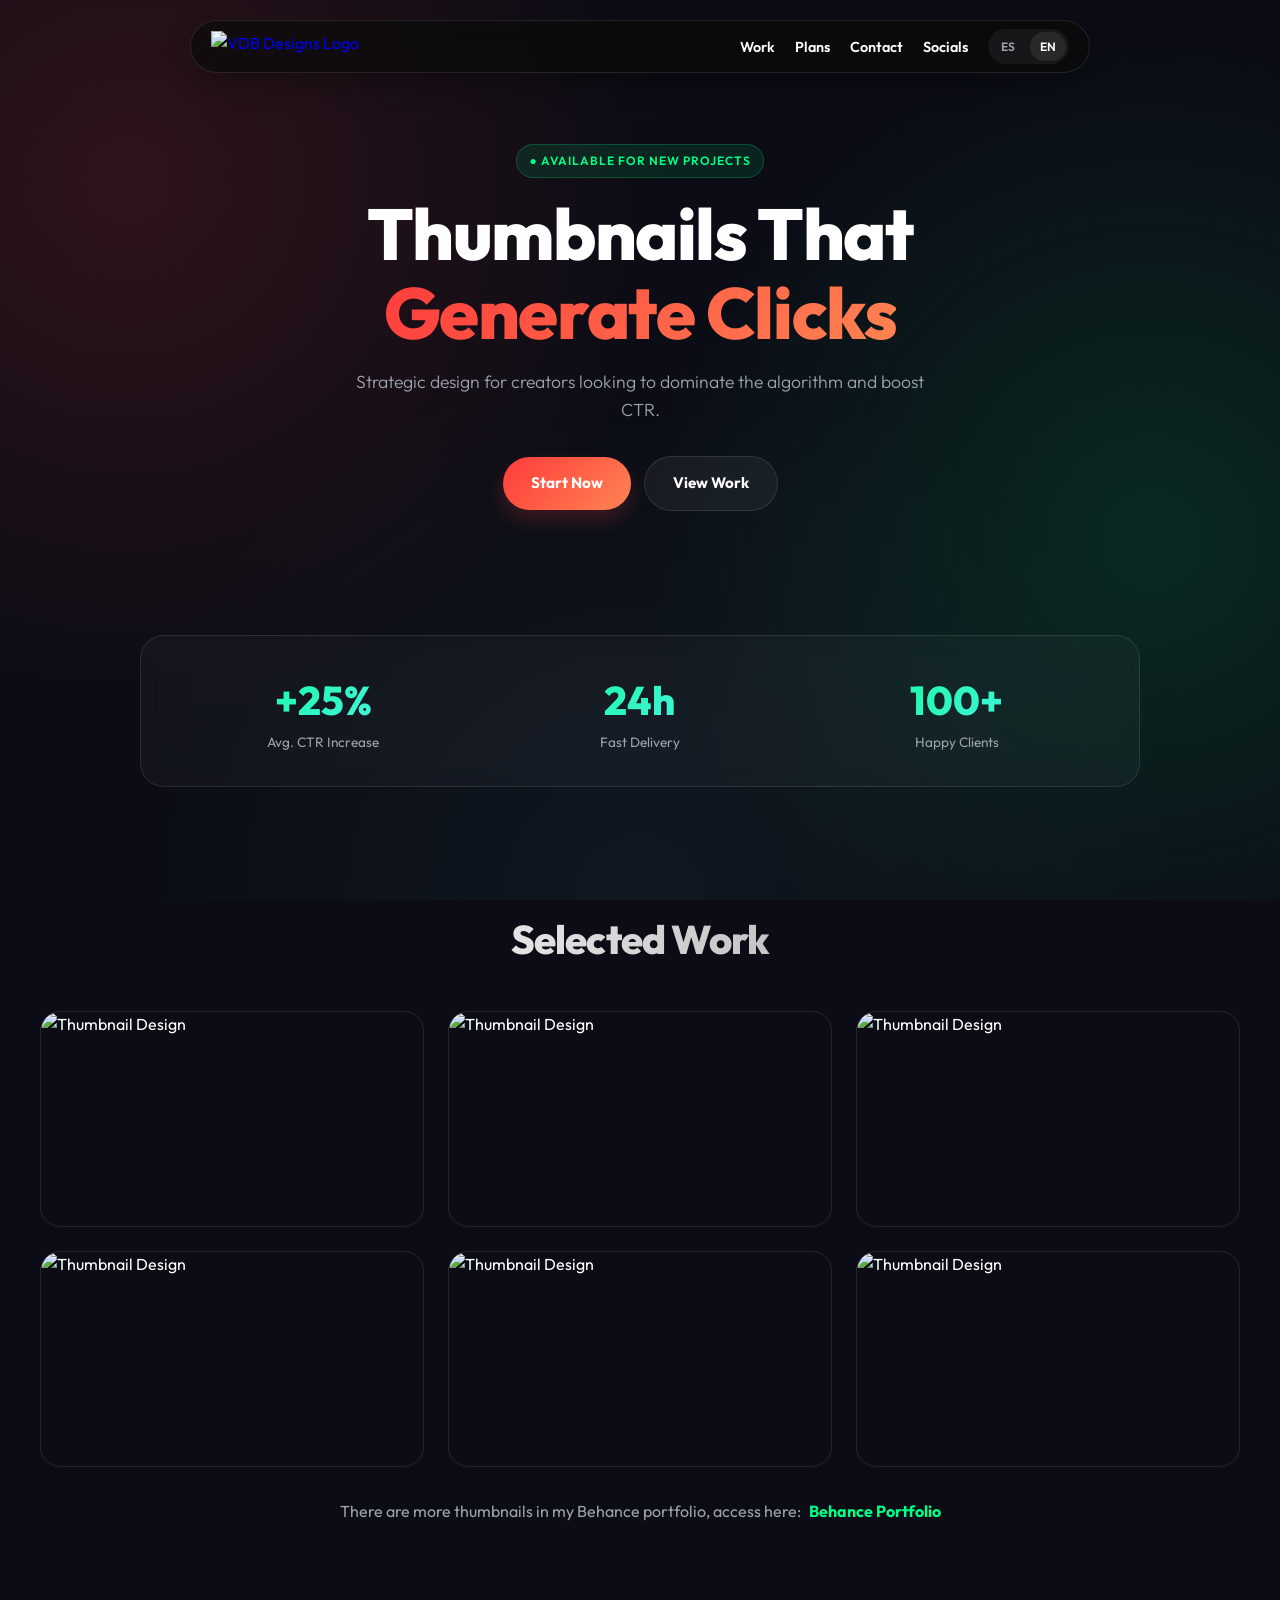
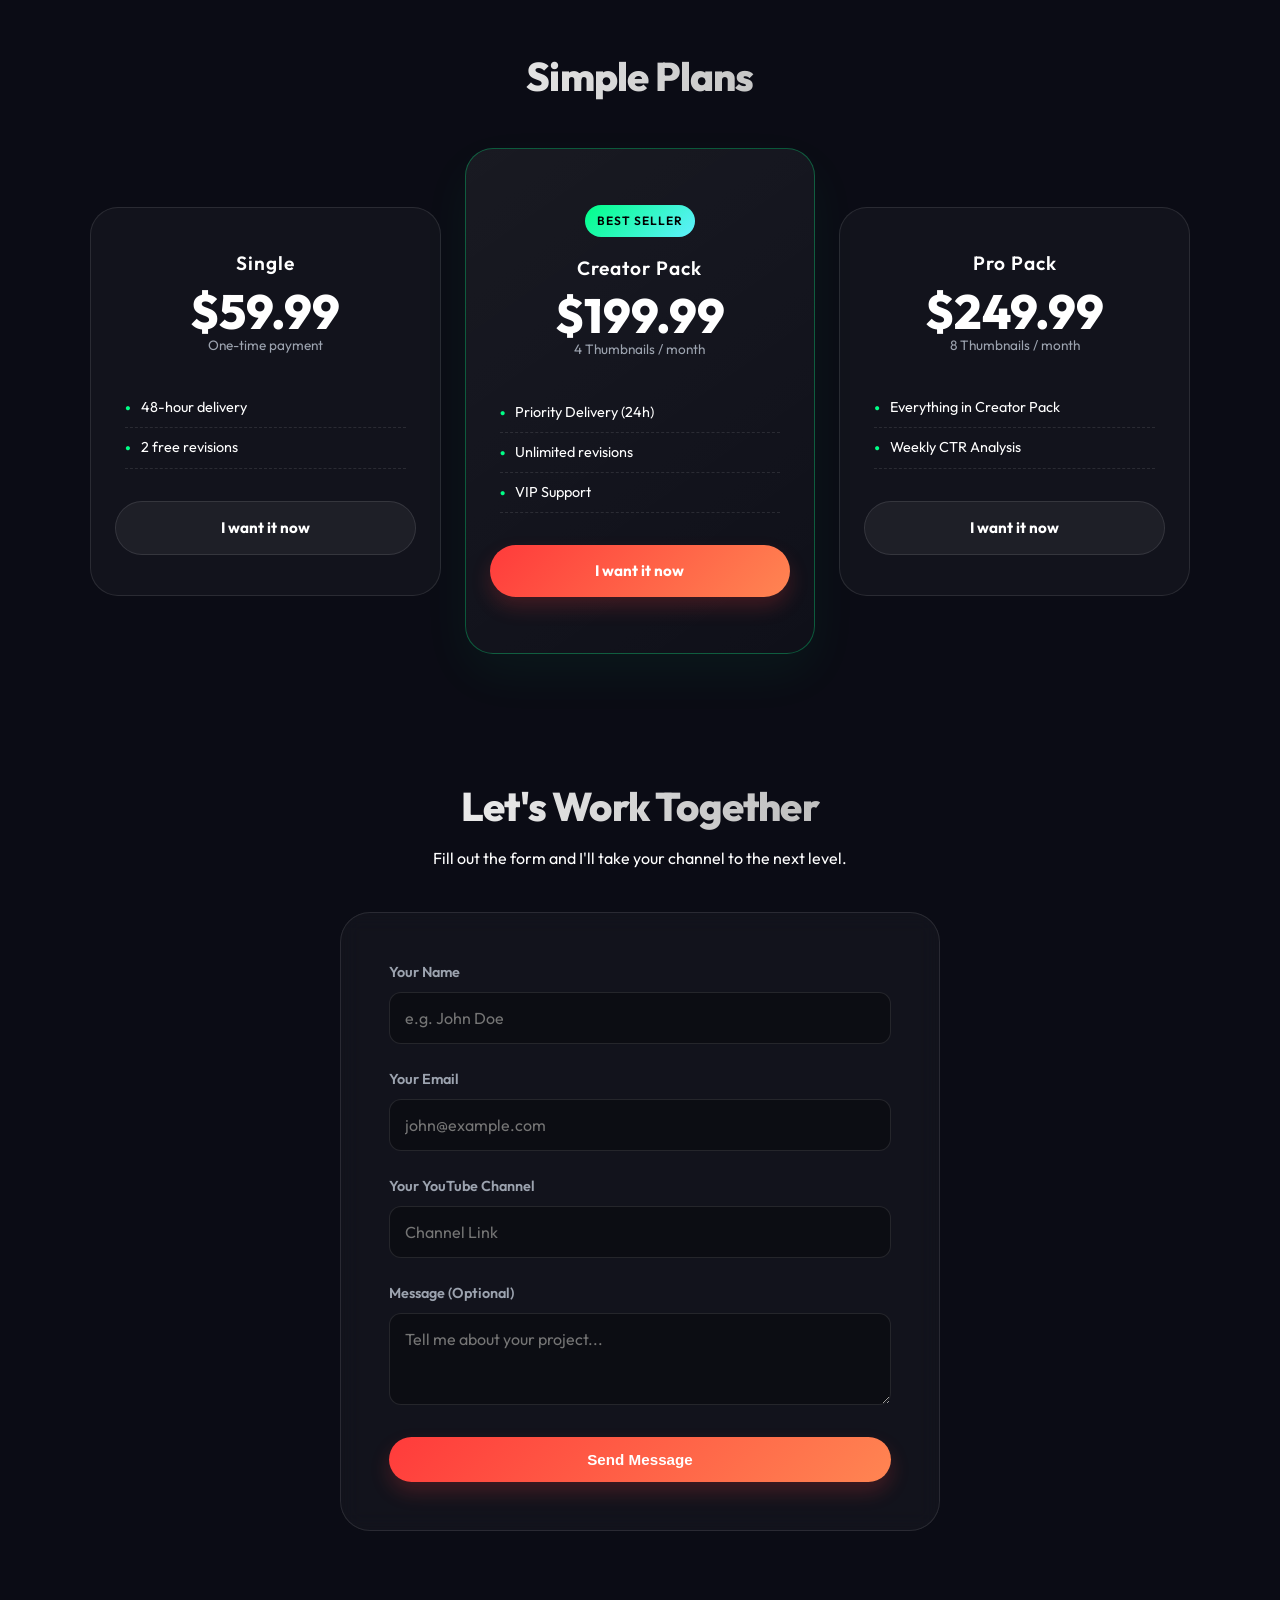
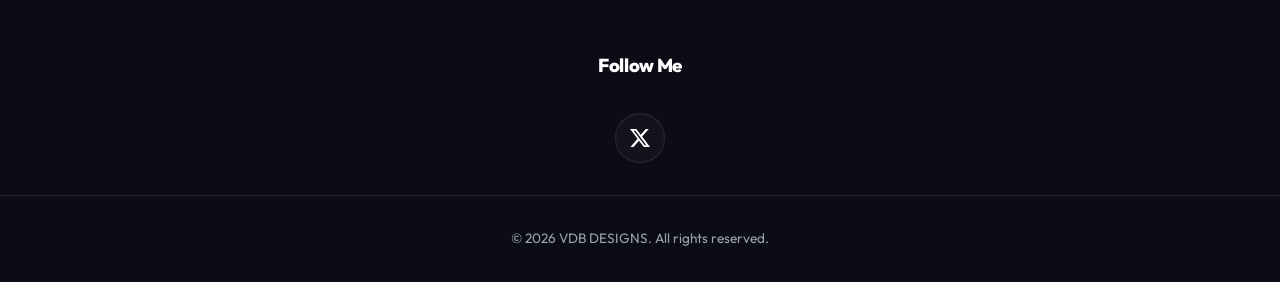
==== en.html @ 355f56ad "en.html" ====
<!DOCTYPE html>
<html lang="en">
<head>
    <meta charset="UTF-8">
    <meta name="viewport" content="width=device-width, initial-scale=1.0">
    <title>VDB DESIGNS | Thumbnail Maker</title>
    
    <link rel="icon" type="image/png" href="https://i.imgur.com/t2ltHW4.png">
    <link href="https://fonts.googleapis.com/css2?family=Outfit:wght@300;400;600;800&display=swap" rel="stylesheet">
    
    <style>
        /* CSS Identico al anterior */
        :root {
            --bg-color: #0b0c15; 
            --surface-color: rgba(255, 255, 255, 0.03);
            --surface-hover: rgba(255, 255, 255, 0.08);
            --primary-gradient: linear-gradient(135deg, #FF3B3B 0%, #FF8552 100%);
            --accent-gradient: linear-gradient(135deg, #00FF87 0%, #60EFFF 100%);
            --text-main: #ffffff;
            --text-muted: #9CA3AF;
            --border: rgba(255, 255, 255, 0.1);
            --input-bg: rgba(0, 0, 0, 0.3);
        }

        * { margin: 0; padding: 0; box-sizing: border-box; scroll-behavior: smooth; }

        body {
            font-family: 'Outfit', sans-serif;
            background-color: var(--bg-color);
            color: var(--text-main);
            line-height: 1.6;
            overflow-x: hidden;
            background-image: 
                radial-gradient(circle at 10% 20%, rgba(255, 59, 59, 0.15), transparent 40%),
                radial-gradient(circle at 90% 60%, rgba(0, 255, 135, 0.12), transparent 40%),
                radial-gradient(circle at 50% 100%, rgba(96, 239, 255, 0.05), transparent 50%);
            background-attachment: fixed;
            padding-top: 80px;
        }

        .navbar {
            position: fixed; top: 20px; left: 50%; transform: translateX(-50%);
            width: 95%; max-width: 900px; z-index: 1000;
            background: rgba(10, 10, 10, 0.7); backdrop-filter: blur(12px);
            padding: 8px 20px; border-radius: 50px;
            border: 1px solid var(--border);
            display: flex; justify-content: space-between; align-items: center;
            box-shadow: 0 10px 30px rgba(0,0,0,0.3);
        }

        .nav-logo { display: flex; align-items: center; text-decoration: none; margin-right: 20px; }
        .nav-logo img { height: 32px; width: auto; object-fit: contain; transition: transform 0.3s ease; }
        .nav-logo:hover img { transform: scale(1.05); }

        .nav-links { display: flex; gap: 20px; list-style: none; align-items: center; margin-left: auto; }
        .nav-link { text-decoration: none; color: var(--text-main); font-weight: 600; font-size: 0.9rem; transition: color 0.3s; white-space: nowrap; }
        .nav-link:hover { color: #00FF87; }

        .lang-control { display: flex; gap: 5px; background: rgba(255,255,255,0.05); padding: 3px; border-radius: 20px; margin-left: 20px; }
        
        .lang-btn {
            background: transparent; border: none; color: var(--text-muted);
            text-decoration: none; font-weight: 600; font-size: 0.75rem;
            padding: 5px 10px; border-radius: 15px; transition: all 0.3s ease;
            cursor: pointer; display: inline-block;
        }
        .lang-btn:hover { color: #fff; }
        .lang-btn.active { background: var(--surface-hover); color: #fff; cursor: default; }

        section { padding: 60px 20px; position: relative; }
        .section-header { text-align: center; max-width: 700px; margin: 0 auto 40px; }
        h1, h2, h3 { font-weight: 800; letter-spacing: -0.02em; }
        h2 { font-size: 2.5rem; margin-bottom: 0.5rem; background: linear-gradient(to right, #fff, #aaa); -webkit-background-clip: text; -webkit-text-fill-color: transparent; }

        .hero { min-height: 55vh; display: flex; align-items: center; justify-content: center; text-align: center; }
        .hero-content { max-width: 900px; z-index: 2; }
        .hero-logo { display: none; }
        .badge { display: inline-block; padding: 6px 12px; background: rgba(0, 255, 135, 0.1); color: #00FF87; border-radius: 50px; font-size: 0.75rem; font-weight: 600; margin-bottom: 1rem; border: 1px solid rgba(0, 255, 135, 0.2); text-transform: uppercase; letter-spacing: 1px; }
        h1 { font-size: clamp(2.5rem, 6vw, 4.5rem); line-height: 1.1; margin-bottom: 1rem; }
        .gradient-text { background: var(--primary-gradient); -webkit-background-clip: text; -webkit-text-fill-color: transparent; }
        .subtitle { font-size: 1.1rem; color: var(--text-muted); max-width: 600px; margin: 0 auto 2rem; font-weight: 300; }
        
        .btn { padding: 14px 28px; font-size: 0.95rem; font-weight: 700; text-decoration: none; border-radius: 50px; transition: transform 0.3s ease, box-shadow 0.3s ease; display: inline-block; cursor: pointer; border: none; }
        .btn-primary { background: var(--primary-gradient); color: white; box-shadow: 0 10px 20px rgba(255, 59, 59, 0.2); }
        .btn-primary:hover { transform: translateY(-3px); box-shadow: 0 15px 30px rgba(255, 59, 59, 0.35); }
        .btn-secondary { background: rgba(255,255,255,0.05); color: white; border: 1px solid rgba(255,255,255,0.1); margin-left: 10px; }
        .btn-secondary:hover { background: rgba(255,255,255,0.1); transform: translateY(-3px); }

        .stats-container { max-width: 1000px; margin: 0 auto; display: grid; grid-template-columns: repeat(auto-fit, minmax(180px, 1fr)); gap: 1rem; background: var(--surface-color); padding: 2rem; border-radius: 24px; border: 1px solid var(--border); backdrop-filter: blur(10px); }
        .stat-item { text-align: center; }
        .stat-number { font-size: 2.5rem; font-weight: 800; background: var(--accent-gradient); -webkit-background-clip: text; -webkit-text-fill-color: transparent; }
        .stat-label { color: var(--text-muted); font-size: 0.85rem; }

        .portfolio-grid { max-width: 1200px; margin: 0 auto; display: grid; grid-template-columns: repeat(auto-fill, minmax(320px, 1fr)); gap: 1.5rem; margin-bottom: 2rem; }
        .portfolio-item { border-radius: 20px; overflow: hidden; border: 1px solid var(--border); aspect-ratio: 16/9; transition: all 0.4s ease; }
        .portfolio-item img { width: 100%; height: 100%; object-fit: cover; transition: transform 0.6s ease; }
        .portfolio-item:hover { transform: translateY(-5px); }
        .portfolio-item:hover img { transform: scale(1.05); }
        .behance-link { text-align: center; color: var(--text-muted); margin-top: 2rem; }
        .behance-link a { color: #00FF87; text-decoration: none; font-weight: 700; margin-left: 5px; border-bottom: 1px solid transparent; transition: 0.3s; }
        .behance-link a:hover { border-bottom-color: #00FF87; }

        .pricing-grid { max-width: 1100px; margin: 0 auto; display: grid; grid-template-columns: repeat(auto-fit, minmax(280px, 1fr)); gap: 1.5rem; align-items: center; }
        .pricing-card { background: var(--surface-color); border: 1px solid var(--border); border-radius: 28px; padding: 2.5rem 1.5rem; text-align: center; transition: all 0.4s ease; position: relative; }
        .pricing-card:hover { transform: translateY(-5px); background: var(--surface-hover); }
        .pricing-card.featured { background: linear-gradient(145deg, rgba(255,255,255,0.06), rgba(255,255,255,0.02)); border: 1px solid rgba(0, 255, 135, 0.3); padding: 3.5rem 1.5rem; box-shadow: 0 20px 50px rgba(0, 255, 135, 0.05); z-index: 2; }
        .plan-name { font-size: 1.2rem; font-weight: 600; margin-bottom: 0.5rem; letter-spacing: 1px;}
        .plan-price { font-size: 3rem; font-weight: 800; line-height: 1; }
        .plan-period { color: var(--text-muted); font-size: 0.85rem; margin-bottom: 2rem; }
        .plan-features { list-style: none; margin-bottom: 2rem; text-align: left; padding: 0 10px; }
        .plan-features li { padding: 8px 0; border-bottom: 1px dashed rgba(255,255,255,0.1); font-size: 0.9rem; display: flex; align-items: center; }
        .plan-features li::before { content: '●'; color: #00FF87; font-size: 0.6rem; margin-right: 10px; }

        .contact-container { max-width: 600px; margin: 0 auto; background: var(--surface-color); padding: 3rem; border-radius: 30px; border: 1px solid var(--border); backdrop-filter: blur(10px); }
        .form-group { margin-bottom: 1.5rem; text-align: left; }
        .form-label { display: block; margin-bottom: 0.5rem; font-size: 0.9rem; font-weight: 600; color: var(--text-muted); }
        .form-input { width: 100%; padding: 15px; border-radius: 12px; background: var(--input-bg); border: 1px solid var(--border); color: #fff; font-family: 'Outfit', sans-serif; font-size: 1rem; transition: 0.3s; }
        .form-input:focus { outline: none; border-color: #00FF87; background: rgba(0,0,0,0.5); }

        .socials { text-align: center; padding-bottom: 2rem; }
        .social-link { display: inline-flex; align-items: center; justify-content: center; width: 50px; height: 50px; background: var(--surface-color); border-radius: 50%; border: 1px solid var(--border); color: #fff; text-decoration: none; font-size: 1.2rem; transition: all 0.3s ease; margin: 0 10px; }
        .social-link:hover { background: #fff; color: #000; transform: translateY(-5px); }
        footer { border-top: 1px solid var(--border); padding: 2rem; text-align: center; color: var(--text-muted); font-size: 0.85rem; }

        @media (max-width: 768px) {
            .navbar { width: 92%; padding: 10px 15px; bottom: 20px; top: auto; justify-content: center; overflow-x: auto; white-space: nowrap; -ms-overflow-style: none; scrollbar-width: none; }
            .navbar::-webkit-scrollbar { display: none; }
            .nav-logo { display: none; }
            .nav-links { gap: 15px; margin: 0; justify-content: center; }
            .nav-link { font-size: 0.85rem; }
            .hero { padding: 40px 20px; }
            .hero-logo { display: block; width: 140px; margin: 0 auto 1.5rem auto; height: auto; filter: drop-shadow(0 0 15px rgba(255, 255, 255, 0.1)); }
            h1 { font-size: 3rem; }
            .pricing-card.featured { transform: none; }
            .lang-control { margin-left: 10px; flex-shrink: 0; }
            .lang-btn { padding: 4px 8px; }
        }
    </style>
</head>
<body>

    <nav class="navbar">
        <a href="#" class="nav-logo">
            <img src="https://i.imgur.com/O0lkkHJ.png" alt="VDB Designs Logo">
        </a>

        <ul class="nav-links">
            <li><a href="#portfolio" class="nav-link">Work</a></li>
            <li><a href="#pricing" class="nav-link">Plans</a></li>
            <li><a href="#contact" class="nav-link">Contact</a></li>
            <li><a href="#socials" class="nav-link">Socials</a></li>
        </ul>
        <div class="lang-control">
            <a href="index.html" class="lang-btn">ES</a>
            <span class="lang-btn active">EN</span>
        </div>
    </nav>

    <section class="hero">
        <div class="hero-content">
            <img src="https://i.imgur.com/O0lkkHJ.png" alt="VDB Designs Logo" class="hero-logo">

            <div class="badge">● Available for new projects</div>
            <h1>Thumbnails That <br><span class="gradient-text">Generate Clicks</span></h1>
            <p class="subtitle">Strategic design for creators looking to dominate the algorithm and boost CTR.</p>
            <div class="cta-group">
                <a href="#contact" class="btn btn-primary">Start Now</a>
                <a href="#portfolio" class="btn btn-secondary">View Work</a>
            </div>
        </div>
    </section>

    <section class="stats">
        <div class="stats-container">
            <div class="stat-item"><div class="stat-number">+25%</div><div class="stat-label">Avg. CTR Increase</div></div>
            <div class="stat-item"><div class="stat-number">24h</div><div class="stat-label">Fast Delivery</div></div>
            <div class="stat-item"><div class="stat-number">100+</div><div class="stat-label">Happy Clients</div></div>
        </div>
    </section>

    <section id="portfolio" class="portfolio">
        <div class="section-header">
            <h2>Selected Work</h2>
        </div>
        <div class="portfolio-grid">
            <div class="portfolio-item"><img src="https://i.imgur.com/8eARKjY.png" alt="Thumbnail Design"></div>
            <div class="portfolio-item"><img src="https://i.imgur.com/Wsdh6q8.png" alt="Thumbnail Design"></div>
            <div class="portfolio-item"><img src="https://i.imgur.com/T4RkPsj.png" alt="Thumbnail Design"></div>
            <div class="portfolio-item"><img src="https://i.imgur.com/0LDEYzN.png" alt="Thumbnail Design"></div>
            <div class="portfolio-item"><img src="https://i.imgur.com/qbl0TJN.png" alt="Thumbnail Design"></div>
            <div class="portfolio-item"><img src="https://i.imgur.com/YSOLvGe.png" alt="Thumbnail Design"></div>
        </div>
        
        <div class="behance-link">
            <span>There are more thumbnails in my Behance portfolio, access here:</span>
            <a href="https://www.behance.net/gallery/216112723/youtube-thumbnails-2425" target="_blank">Behance Portfolio</a>
        </div>
    </section>

    <section id="pricing" class="pricing">
        <div class="section-header">
            <h2>Simple Plans</h2>
        </div>
        <div class="pricing-grid">
            <div class="pricing-card">
                <div class="plan-name">Single</div>
                <div class="plan-price">$59.99</div>
                <div class="plan-period">One-time payment</div>
                <ul class="plan-features">
                    <li>48-hour delivery</li>
                    <li>2 free revisions</li>
                </ul>
                <a href="#contact" class="btn btn-secondary" style="width:100%; margin:0;">I want it now</a>
            </div>

            <div class="pricing-card featured">
                <div class="badge" style="margin-bottom: 1rem; background: var(--accent-gradient); color: #000; border: none;">BEST SELLER</div>
                <div class="plan-name">Creator Pack</div>
                <div class="plan-price">$199.99</div>
                <div class="plan-period">4 Thumbnails / month</div>
                <ul class="plan-features">
                    <li>Priority Delivery (24h)</li>
                    <li>Unlimited revisions</li>
                    <li>VIP Support</li>
                </ul>
                <a href="#contact" class="btn btn-primary" style="width:100%; margin:0;">I want it now</a>
            </div>

            <div class="pricing-card">
                <div class="plan-name">Pro Pack</div>
                <div class="plan-price">$249.99</div>
                <div class="plan-period">8 Thumbnails / month</div>
                <ul class="plan-features">
                    <li>Everything in Creator Pack</li>
                    <li>Weekly CTR Analysis</li>
                </ul>
                <a href="#contact" class="btn btn-secondary" style="width:100%; margin:0;">I want it now</a>
            </div>
        </div>
    </section>

    <section id="contact" class="contact">
        <div class="section-header">
            <h2>Let's Work Together</h2>
            <p>Fill out the form and I'll take your channel to the next level.</p>
        </div>
        
        <div class="contact-container">
            <form action="https://formspree.io/f/mgolekrj" method="POST">
                <div class="form-group">
                    <label class="form-label">Your Name</label>
                    <input type="text" name="nombre" class="form-input" placeholder="e.g. John Doe" required>
                </div>
                
                <div class="form-group">
                    <label class="form-label">Your Email</label>
                    <input type="email" name="email" class="form-input" placeholder="john@example.com" required>
                </div>

                <div class="form-group">
                    <label class="form-label">Your YouTube Channel</label>
                    <input type="text" name="canal" class="form-input" placeholder="Channel Link" required>
                </div>

                <div class="form-group">
                    <label class="form-label">Message (Optional)</label>
                    <textarea class="form-input" name="mensaje" rows="3" placeholder="Tell me about your project..."></textarea>
                </div>

                <button type="submit" class="btn btn-primary" style="width: 100%; border:none;">Send Message</button>
            </form>
        </div>
    </section>

    <section id="socials" class="socials">
        <h3 style="margin-bottom: 2rem;">Follow Me</h3>
        <a href="https://x.com/designs_vdb" target="_blank" class="social-link" title="X (Twitter)">
            <svg xmlns="http://www.w3.org/2000/svg" width="20" height="20" fill="currentColor" viewBox="0 0 16 16">
                <path d="M12.6.75h2.454l-5.36 6.142L16 15.25h-4.937l-3.867-5.07-4.425 5.07H.316l5.733-6.57L0 .75h5.063l3.495 4.633L12.601.75Zm-.86 13.028h1.36L4.323 2.145H2.865l8.875 11.633Z"/>
            </svg>
        </a>
    </section>

    <footer>
        <p>&copy; 2026 VDB DESIGNS. All rights reserved.</p>
    </footer>

</body>
</html>
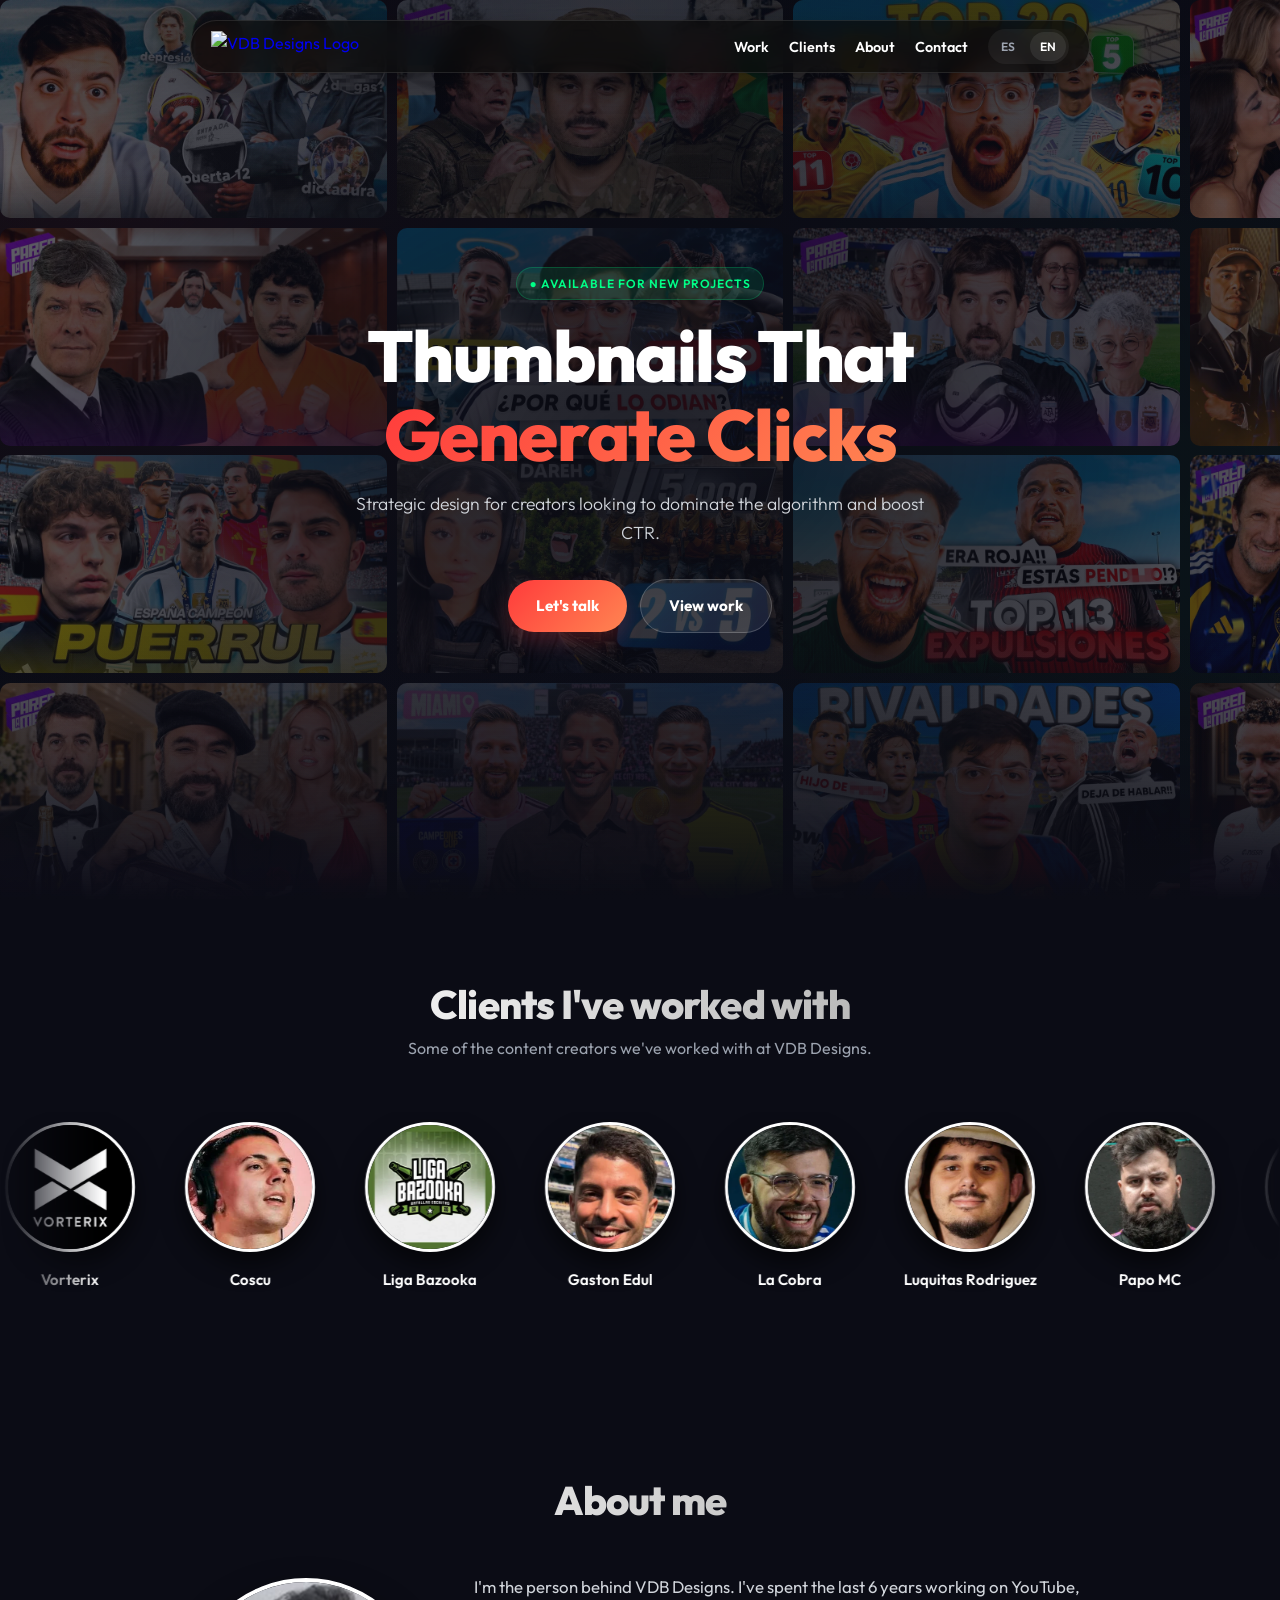
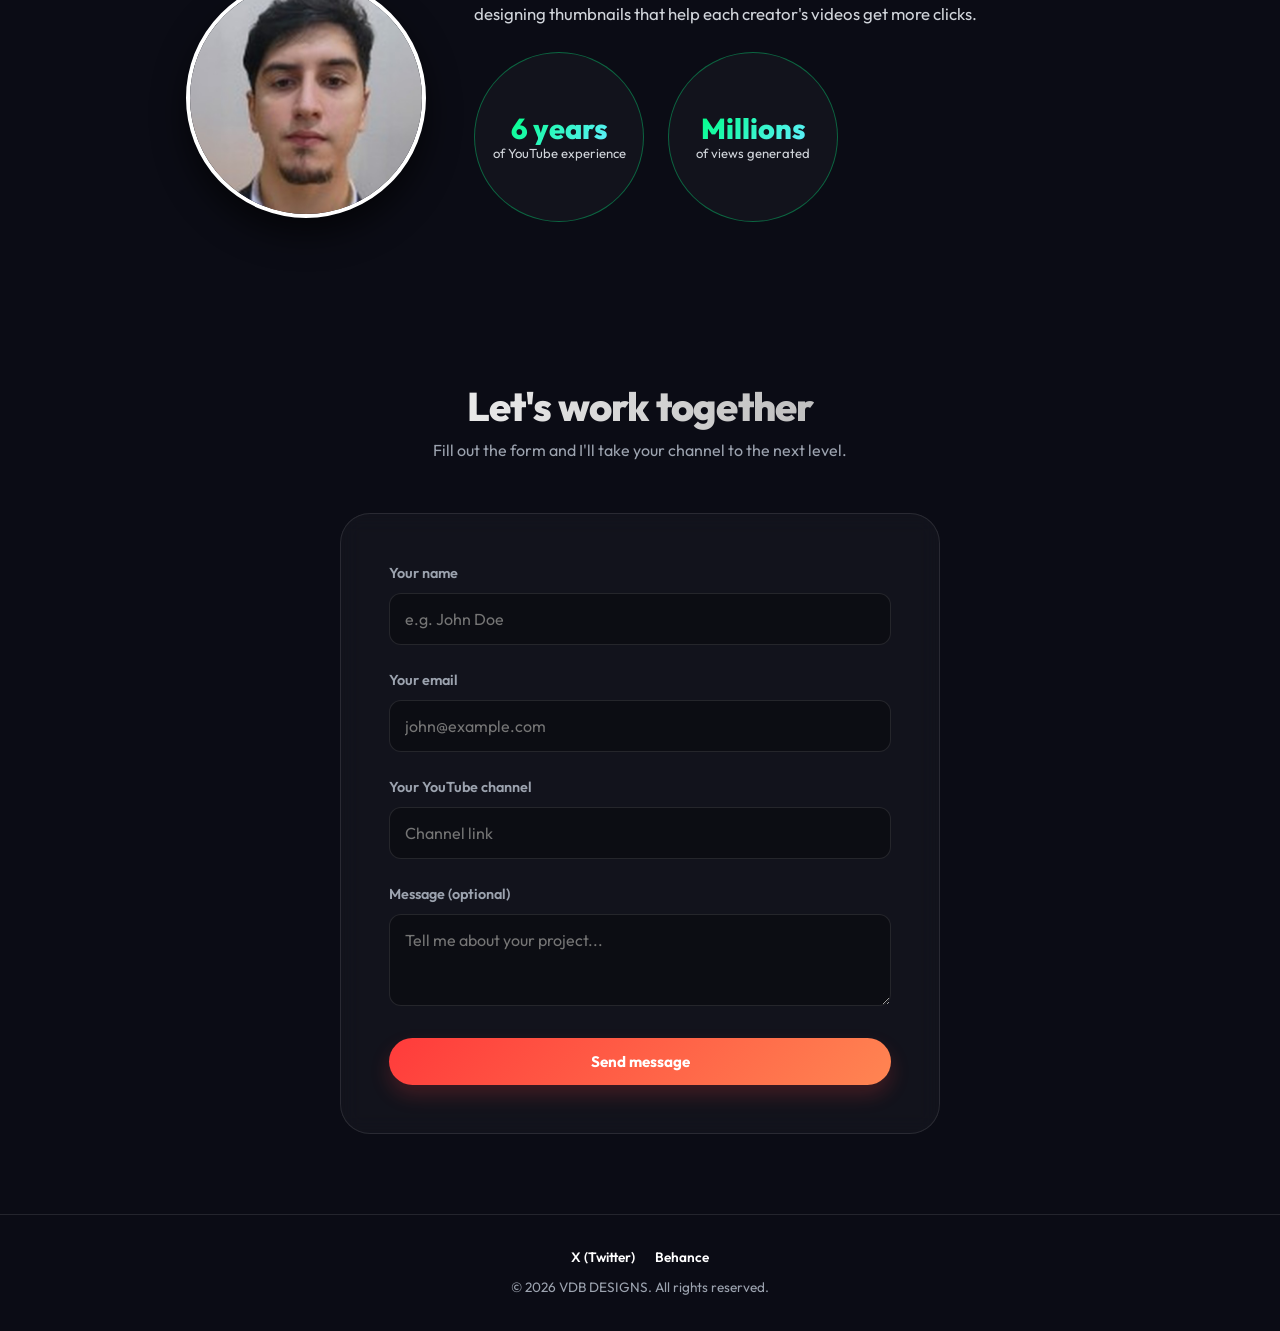
==== commit 5204a35e: "Add files via upload nueva landing" ====
--- a/en.html
+++ b/en.html
@@ -4,151 +4,23 @@
     <meta charset="UTF-8">
     <meta name="viewport" content="width=device-width, initial-scale=1.0">
     <title>VDB DESIGNS | Thumbnail Maker</title>
-    
+
     <link rel="icon" type="image/png" href="https://i.imgur.com/t2ltHW4.png">
     <link href="https://fonts.googleapis.com/css2?family=Outfit:wght@300;400;600;800&display=swap" rel="stylesheet">
-    
-    <style>
-        /* CSS Identico al anterior */
-        :root {
-            --bg-color: #0b0c15; 
-            --surface-color: rgba(255, 255, 255, 0.03);
-            --surface-hover: rgba(255, 255, 255, 0.08);
-            --primary-gradient: linear-gradient(135deg, #FF3B3B 0%, #FF8552 100%);
-            --accent-gradient: linear-gradient(135deg, #00FF87 0%, #60EFFF 100%);
-            --text-main: #ffffff;
-            --text-muted: #9CA3AF;
-            --border: rgba(255, 255, 255, 0.1);
-            --input-bg: rgba(0, 0, 0, 0.3);
-        }
-
-        * { margin: 0; padding: 0; box-sizing: border-box; scroll-behavior: smooth; }
-
-        body {
-            font-family: 'Outfit', sans-serif;
-            background-color: var(--bg-color);
-            color: var(--text-main);
-            line-height: 1.6;
-            overflow-x: hidden;
-            background-image: 
-                radial-gradient(circle at 10% 20%, rgba(255, 59, 59, 0.15), transparent 40%),
-                radial-gradient(circle at 90% 60%, rgba(0, 255, 135, 0.12), transparent 40%),
-                radial-gradient(circle at 50% 100%, rgba(96, 239, 255, 0.05), transparent 50%);
-            background-attachment: fixed;
-            padding-top: 80px;
-        }
-
-        .navbar {
-            position: fixed; top: 20px; left: 50%; transform: translateX(-50%);
-            width: 95%; max-width: 900px; z-index: 1000;
-            background: rgba(10, 10, 10, 0.7); backdrop-filter: blur(12px);
-            padding: 8px 20px; border-radius: 50px;
-            border: 1px solid var(--border);
-            display: flex; justify-content: space-between; align-items: center;
-            box-shadow: 0 10px 30px rgba(0,0,0,0.3);
-        }
-
-        .nav-logo { display: flex; align-items: center; text-decoration: none; margin-right: 20px; }
-        .nav-logo img { height: 32px; width: auto; object-fit: contain; transition: transform 0.3s ease; }
-        .nav-logo:hover img { transform: scale(1.05); }
-
-        .nav-links { display: flex; gap: 20px; list-style: none; align-items: center; margin-left: auto; }
-        .nav-link { text-decoration: none; color: var(--text-main); font-weight: 600; font-size: 0.9rem; transition: color 0.3s; white-space: nowrap; }
-        .nav-link:hover { color: #00FF87; }
-
-        .lang-control { display: flex; gap: 5px; background: rgba(255,255,255,0.05); padding: 3px; border-radius: 20px; margin-left: 20px; }
-        
-        .lang-btn {
-            background: transparent; border: none; color: var(--text-muted);
-            text-decoration: none; font-weight: 600; font-size: 0.75rem;
-            padding: 5px 10px; border-radius: 15px; transition: all 0.3s ease;
-            cursor: pointer; display: inline-block;
-        }
-        .lang-btn:hover { color: #fff; }
-        .lang-btn.active { background: var(--surface-hover); color: #fff; cursor: default; }
-
-        section { padding: 60px 20px; position: relative; }
-        .section-header { text-align: center; max-width: 700px; margin: 0 auto 40px; }
-        h1, h2, h3 { font-weight: 800; letter-spacing: -0.02em; }
-        h2 { font-size: 2.5rem; margin-bottom: 0.5rem; background: linear-gradient(to right, #fff, #aaa); -webkit-background-clip: text; -webkit-text-fill-color: transparent; }
-
-        .hero { min-height: 55vh; display: flex; align-items: center; justify-content: center; text-align: center; }
-        .hero-content { max-width: 900px; z-index: 2; }
-        .hero-logo { display: none; }
-        .badge { display: inline-block; padding: 6px 12px; background: rgba(0, 255, 135, 0.1); color: #00FF87; border-radius: 50px; font-size: 0.75rem; font-weight: 600; margin-bottom: 1rem; border: 1px solid rgba(0, 255, 135, 0.2); text-transform: uppercase; letter-spacing: 1px; }
-        h1 { font-size: clamp(2.5rem, 6vw, 4.5rem); line-height: 1.1; margin-bottom: 1rem; }
-        .gradient-text { background: var(--primary-gradient); -webkit-background-clip: text; -webkit-text-fill-color: transparent; }
-        .subtitle { font-size: 1.1rem; color: var(--text-muted); max-width: 600px; margin: 0 auto 2rem; font-weight: 300; }
-        
-        .btn { padding: 14px 28px; font-size: 0.95rem; font-weight: 700; text-decoration: none; border-radius: 50px; transition: transform 0.3s ease, box-shadow 0.3s ease; display: inline-block; cursor: pointer; border: none; }
-        .btn-primary { background: var(--primary-gradient); color: white; box-shadow: 0 10px 20px rgba(255, 59, 59, 0.2); }
-        .btn-primary:hover { transform: translateY(-3px); box-shadow: 0 15px 30px rgba(255, 59, 59, 0.35); }
-        .btn-secondary { background: rgba(255,255,255,0.05); color: white; border: 1px solid rgba(255,255,255,0.1); margin-left: 10px; }
-        .btn-secondary:hover { background: rgba(255,255,255,0.1); transform: translateY(-3px); }
-
-        .stats-container { max-width: 1000px; margin: 0 auto; display: grid; grid-template-columns: repeat(auto-fit, minmax(180px, 1fr)); gap: 1rem; background: var(--surface-color); padding: 2rem; border-radius: 24px; border: 1px solid var(--border); backdrop-filter: blur(10px); }
-        .stat-item { text-align: center; }
-        .stat-number { font-size: 2.5rem; font-weight: 800; background: var(--accent-gradient); -webkit-background-clip: text; -webkit-text-fill-color: transparent; }
-        .stat-label { color: var(--text-muted); font-size: 0.85rem; }
-
-        .portfolio-grid { max-width: 1200px; margin: 0 auto; display: grid; grid-template-columns: repeat(auto-fill, minmax(320px, 1fr)); gap: 1.5rem; margin-bottom: 2rem; }
-        .portfolio-item { border-radius: 20px; overflow: hidden; border: 1px solid var(--border); aspect-ratio: 16/9; transition: all 0.4s ease; }
-        .portfolio-item img { width: 100%; height: 100%; object-fit: cover; transition: transform 0.6s ease; }
-        .portfolio-item:hover { transform: translateY(-5px); }
-        .portfolio-item:hover img { transform: scale(1.05); }
-        .behance-link { text-align: center; color: var(--text-muted); margin-top: 2rem; }
-        .behance-link a { color: #00FF87; text-decoration: none; font-weight: 700; margin-left: 5px; border-bottom: 1px solid transparent; transition: 0.3s; }
-        .behance-link a:hover { border-bottom-color: #00FF87; }
-
-        .pricing-grid { max-width: 1100px; margin: 0 auto; display: grid; grid-template-columns: repeat(auto-fit, minmax(280px, 1fr)); gap: 1.5rem; align-items: center; }
-        .pricing-card { background: var(--surface-color); border: 1px solid var(--border); border-radius: 28px; padding: 2.5rem 1.5rem; text-align: center; transition: all 0.4s ease; position: relative; }
-        .pricing-card:hover { transform: translateY(-5px); background: var(--surface-hover); }
-        .pricing-card.featured { background: linear-gradient(145deg, rgba(255,255,255,0.06), rgba(255,255,255,0.02)); border: 1px solid rgba(0, 255, 135, 0.3); padding: 3.5rem 1.5rem; box-shadow: 0 20px 50px rgba(0, 255, 135, 0.05); z-index: 2; }
-        .plan-name { font-size: 1.2rem; font-weight: 600; margin-bottom: 0.5rem; letter-spacing: 1px;}
-        .plan-price { font-size: 3rem; font-weight: 800; line-height: 1; }
-        .plan-period { color: var(--text-muted); font-size: 0.85rem; margin-bottom: 2rem; }
-        .plan-features { list-style: none; margin-bottom: 2rem; text-align: left; padding: 0 10px; }
-        .plan-features li { padding: 8px 0; border-bottom: 1px dashed rgba(255,255,255,0.1); font-size: 0.9rem; display: flex; align-items: center; }
-        .plan-features li::before { content: '●'; color: #00FF87; font-size: 0.6rem; margin-right: 10px; }
-
-        .contact-container { max-width: 600px; margin: 0 auto; background: var(--surface-color); padding: 3rem; border-radius: 30px; border: 1px solid var(--border); backdrop-filter: blur(10px); }
-        .form-group { margin-bottom: 1.5rem; text-align: left; }
-        .form-label { display: block; margin-bottom: 0.5rem; font-size: 0.9rem; font-weight: 600; color: var(--text-muted); }
-        .form-input { width: 100%; padding: 15px; border-radius: 12px; background: var(--input-bg); border: 1px solid var(--border); color: #fff; font-family: 'Outfit', sans-serif; font-size: 1rem; transition: 0.3s; }
-        .form-input:focus { outline: none; border-color: #00FF87; background: rgba(0,0,0,0.5); }
-
-        .socials { text-align: center; padding-bottom: 2rem; }
-        .social-link { display: inline-flex; align-items: center; justify-content: center; width: 50px; height: 50px; background: var(--surface-color); border-radius: 50%; border: 1px solid var(--border); color: #fff; text-decoration: none; font-size: 1.2rem; transition: all 0.3s ease; margin: 0 10px; }
-        .social-link:hover { background: #fff; color: #000; transform: translateY(-5px); }
-        footer { border-top: 1px solid var(--border); padding: 2rem; text-align: center; color: var(--text-muted); font-size: 0.85rem; }
-
-        @media (max-width: 768px) {
-            .navbar { width: 92%; padding: 10px 15px; bottom: 20px; top: auto; justify-content: center; overflow-x: auto; white-space: nowrap; -ms-overflow-style: none; scrollbar-width: none; }
-            .navbar::-webkit-scrollbar { display: none; }
-            .nav-logo { display: none; }
-            .nav-links { gap: 15px; margin: 0; justify-content: center; }
-            .nav-link { font-size: 0.85rem; }
-            .hero { padding: 40px 20px; }
-            .hero-logo { display: block; width: 140px; margin: 0 auto 1.5rem auto; height: auto; filter: drop-shadow(0 0 15px rgba(255, 255, 255, 0.1)); }
-            h1 { font-size: 3rem; }
-            .pricing-card.featured { transform: none; }
-            .lang-control { margin-left: 10px; flex-shrink: 0; }
-            .lang-btn { padding: 4px 8px; }
-        }
-    </style>
+    <link rel="stylesheet" href="styles.css">
 </head>
 <body>
 
     <nav class="navbar">
-        <a href="#" class="nav-logo">
-            <img src="https://i.imgur.com/O0lkkHJ.png" alt="VDB Designs Logo">
+        <a href="en.html" class="nav-logo">
+            <img src="https://i.imgur.com/O0lkkHJ.png" alt="VDB Designs Logo" referrerpolicy="no-referrer">
         </a>
 
         <ul class="nav-links">
-            <li><a href="#portfolio" class="nav-link">Work</a></li>
-            <li><a href="#pricing" class="nav-link">Plans</a></li>
+            <li><a href="works.html" class="nav-link">Work</a></li>
+            <li><a href="#clients" class="nav-link">Clients</a></li>
+            <li><a href="#about" class="nav-link">About</a></li>
             <li><a href="#contact" class="nav-link">Contact</a></li>
-            <li><a href="#socials" class="nav-link">Socials</a></li>
         </ul>
         <div class="lang-control">
             <a href="index.html" class="lang-btn">ES</a>
@@ -157,133 +29,90 @@
     </nav>
 
     <section class="hero">
+        <div class="hero-fondo" id="hero-fondo" aria-hidden="true"></div>
+        <div class="hero-sombra"></div>
+
         <div class="hero-content">
-            <img src="https://i.imgur.com/O0lkkHJ.png" alt="VDB Designs Logo" class="hero-logo">
+            <img src="https://i.imgur.com/O0lkkHJ.png" alt="VDB Designs Logo" class="hero-logo" referrerpolicy="no-referrer">
 
             <div class="badge">● Available for new projects</div>
             <h1>Thumbnails That <br><span class="gradient-text">Generate Clicks</span></h1>
             <p class="subtitle">Strategic design for creators looking to dominate the algorithm and boost CTR.</p>
             <div class="cta-group">
-                <a href="#contact" class="btn btn-primary">Start Now</a>
-                <a href="#portfolio" class="btn btn-secondary">View Work</a>
+                <a href="#contact" class="btn btn-primary">Let's talk</a>
+                <a href="works.html" class="btn btn-secondary">View work</a>
             </div>
         </div>
     </section>
 
-    <section class="stats">
-        <div class="stats-container">
-            <div class="stat-item"><div class="stat-number">+25%</div><div class="stat-label">Avg. CTR Increase</div></div>
-            <div class="stat-item"><div class="stat-number">24h</div><div class="stat-label">Fast Delivery</div></div>
-            <div class="stat-item"><div class="stat-number">100+</div><div class="stat-label">Happy Clients</div></div>
+    <section id="clients">
+        <div class="section-header">
+            <h2>Clients I've worked with</h2>
+            <p>Some of the content creators we've worked with at VDB Designs.</p>
+        </div>
+        <div class="clientes-carrusel">
+            <div class="clientes-grid" id="clientes-grid"></div>
         </div>
     </section>
 
-    <section id="portfolio" class="portfolio">
+    <section id="about">
         <div class="section-header">
-            <h2>Selected Work</h2>
+            <h2>About me</h2>
         </div>
-        <div class="portfolio-grid">
-            <div class="portfolio-item"><img src="https://i.imgur.com/8eARKjY.png" alt="Thumbnail Design"></div>
-            <div class="portfolio-item"><img src="https://i.imgur.com/Wsdh6q8.png" alt="Thumbnail Design"></div>
-            <div class="portfolio-item"><img src="https://i.imgur.com/T4RkPsj.png" alt="Thumbnail Design"></div>
-            <div class="portfolio-item"><img src="https://i.imgur.com/0LDEYzN.png" alt="Thumbnail Design"></div>
-            <div class="portfolio-item"><img src="https://i.imgur.com/qbl0TJN.png" alt="Thumbnail Design"></div>
-            <div class="portfolio-item"><img src="https://i.imgur.com/YSOLvGe.png" alt="Thumbnail Design"></div>
-        </div>
-        
-        <div class="behance-link">
-            <span>There are more thumbnails in my Behance portfolio, access here:</span>
-            <a href="https://www.behance.net/gallery/216112723/youtube-thumbnails-2425" target="_blank">Behance Portfolio</a>
-        </div>
-    </section>
-
-    <section id="pricing" class="pricing">
-        <div class="section-header">
-            <h2>Simple Plans</h2>
-        </div>
-        <div class="pricing-grid">
-            <div class="pricing-card">
-                <div class="plan-name">Single</div>
-                <div class="plan-price">$59.99</div>
-                <div class="plan-period">One-time payment</div>
-                <ul class="plan-features">
-                    <li>48-hour delivery</li>
-                    <li>2 free revisions</li>
-                </ul>
-                <a href="#contact" class="btn btn-secondary" style="width:100%; margin:0;">I want it now</a>
-            </div>
-
-            <div class="pricing-card featured">
-                <div class="badge" style="margin-bottom: 1rem; background: var(--accent-gradient); color: #000; border: none;">BEST SELLER</div>
-                <div class="plan-name">Creator Pack</div>
-                <div class="plan-price">$199.99</div>
-                <div class="plan-period">4 Thumbnails / month</div>
-                <ul class="plan-features">
-                    <li>Priority Delivery (24h)</li>
-                    <li>Unlimited revisions</li>
-                    <li>VIP Support</li>
-                </ul>
-                <a href="#contact" class="btn btn-primary" style="width:100%; margin:0;">I want it now</a>
-            </div>
-
-            <div class="pricing-card">
-                <div class="plan-name">Pro Pack</div>
-                <div class="plan-price">$249.99</div>
-                <div class="plan-period">8 Thumbnails / month</div>
-                <ul class="plan-features">
-                    <li>Everything in Creator Pack</li>
-                    <li>Weekly CTR Analysis</li>
-                </ul>
-                <a href="#contact" class="btn btn-secondary" style="width:100%; margin:0;">I want it now</a>
+        <div class="sobre-mi-contenido">
+            <div id="mi-foto"></div>
+            <div class="sobre-mi-texto">
+                <p>I'm the person behind VDB Designs. I've spent the last 6 years working on YouTube, designing thumbnails that help each creator's videos get more clicks.</p>
+                <div class="logros">
+                    <div class="logro"><strong>6 years</strong>of YouTube experience</div>
+                    <div class="logro"><strong>Millions</strong>of views generated</div>
+                </div>
             </div>
         </div>
     </section>
 
-    <section id="contact" class="contact">
+    <section id="contact">
         <div class="section-header">
-            <h2>Let's Work Together</h2>
+            <h2>Let's work together</h2>
             <p>Fill out the form and I'll take your channel to the next level.</p>
         </div>
-        
+
         <div class="contact-container">
             <form action="https://formspree.io/f/mgolekrj" method="POST">
                 <div class="form-group">
-                    <label class="form-label">Your Name</label>
-                    <input type="text" name="nombre" class="form-input" placeholder="e.g. John Doe" required>
-                </div>
-                
-                <div class="form-group">
-                    <label class="form-label">Your Email</label>
-                    <input type="email" name="email" class="form-input" placeholder="john@example.com" required>
+                    <label class="form-label" for="nombre">Your name</label>
+                    <input type="text" id="nombre" name="nombre" class="form-input" placeholder="e.g. John Doe" required>
                 </div>
 
                 <div class="form-group">
-                    <label class="form-label">Your YouTube Channel</label>
-                    <input type="text" name="canal" class="form-input" placeholder="Channel Link" required>
+                    <label class="form-label" for="email">Your email</label>
+                    <input type="email" id="email" name="email" class="form-input" placeholder="john@example.com" required>
                 </div>
 
                 <div class="form-group">
-                    <label class="form-label">Message (Optional)</label>
-                    <textarea class="form-input" name="mensaje" rows="3" placeholder="Tell me about your project..."></textarea>
+                    <label class="form-label" for="canal">Your YouTube channel</label>
+                    <input type="text" id="canal" name="canal" class="form-input" placeholder="Channel link" required>
                 </div>
 
-                <button type="submit" class="btn btn-primary" style="width: 100%; border:none;">Send Message</button>
+                <div class="form-group">
+                    <label class="form-label" for="mensaje">Message (optional)</label>
+                    <textarea id="mensaje" name="mensaje" class="form-input" rows="3" placeholder="Tell me about your project..."></textarea>
+                </div>
+
+                <button type="submit" class="btn btn-primary btn-ancho">Send message</button>
             </form>
         </div>
     </section>
 
-    <section id="socials" class="socials">
-        <h3 style="margin-bottom: 2rem;">Follow Me</h3>
-        <a href="https://x.com/designs_vdb" target="_blank" class="social-link" title="X (Twitter)">
-            <svg xmlns="http://www.w3.org/2000/svg" width="20" height="20" fill="currentColor" viewBox="0 0 16 16">
-                <path d="M12.6.75h2.454l-5.36 6.142L16 15.25h-4.937l-3.867-5.07-4.425 5.07H.316l5.733-6.57L0 .75h5.063l3.495 4.633L12.601.75Zm-.86 13.028h1.36L4.323 2.145H2.865l8.875 11.633Z"/>
-            </svg>
-        </a>
-    </section>
-
     <footer>
+        <div class="footer-links">
+            <a href="https://x.com/designs_vdb" target="_blank" rel="noopener">X (Twitter)</a>
+            <a href="https://www.behance.net/gallery/216112723/youtube-thumbnails-2425" target="_blank" rel="noopener">Behance</a>
+        </div>
         <p>&copy; 2026 VDB DESIGNS. All rights reserved.</p>
     </footer>
 
+    <script src="datos.js"></script>
+    <script src="site.js"></script>
 </body>
 </html>
--- a/styles.css
+++ b/styles.css
@@ -0,0 +1,198 @@
+:root {
+    --bg-color: #0b0c15;
+    --surface-color: rgba(255, 255, 255, 0.03);
+    --surface-hover: rgba(255, 255, 255, 0.08);
+    --primary-gradient: linear-gradient(135deg, #FF3B3B 0%, #FF8552 100%);
+    --accent-gradient: linear-gradient(135deg, #00FF87 0%, #60EFFF 100%);
+    --text-main: #ffffff;
+    --text-muted: #9CA3AF;
+    --border: rgba(255, 255, 255, 0.1);
+    --input-bg: rgba(0, 0, 0, 0.3);
+}
+
+* { margin: 0; padding: 0; box-sizing: border-box; scroll-behavior: smooth; }
+
+body {
+    font-family: 'Outfit', sans-serif;
+    background-color: var(--bg-color);
+    color: var(--text-main);
+    line-height: 1.6;
+    overflow-x: hidden;
+    background-image:
+        radial-gradient(circle at 10% 20%, rgba(255, 59, 59, 0.15), transparent 40%),
+        radial-gradient(circle at 90% 60%, rgba(0, 255, 135, 0.12), transparent 40%),
+        radial-gradient(circle at 50% 100%, rgba(96, 239, 255, 0.05), transparent 50%);
+    background-attachment: fixed;
+}
+
+/* --- Navbar --- */
+.navbar {
+    position: fixed; top: 20px; left: 50%; transform: translateX(-50%);
+    width: 95%; max-width: 900px; z-index: 1000;
+    background: rgba(10, 10, 10, 0.7); backdrop-filter: blur(12px);
+    padding: 8px 20px; border-radius: 50px;
+    border: 1px solid var(--border);
+    display: flex; justify-content: space-between; align-items: center;
+    box-shadow: 0 10px 30px rgba(0,0,0,0.3);
+}
+.nav-logo { display: flex; align-items: center; text-decoration: none; margin-right: 20px; }
+.nav-logo img { height: 32px; width: auto; object-fit: contain; transition: transform 0.3s ease; }
+.nav-logo:hover img { transform: scale(1.05); }
+.nav-links { display: flex; gap: 20px; list-style: none; align-items: center; margin-left: auto; }
+.nav-link { text-decoration: none; color: var(--text-main); font-weight: 600; font-size: 0.9rem; transition: color 0.3s; white-space: nowrap; }
+.nav-link:hover { color: #00FF87; }
+.lang-control { display: flex; gap: 5px; background: rgba(255,255,255,0.05); padding: 3px; border-radius: 20px; margin-left: 20px; }
+.lang-btn {
+    background: transparent; border: none; color: var(--text-muted);
+    text-decoration: none; font-weight: 600; font-size: 0.75rem;
+    padding: 5px 10px; border-radius: 15px; transition: all 0.3s ease;
+    cursor: pointer; display: inline-block;
+}
+.lang-btn:hover { color: #fff; }
+.lang-btn.active { background: var(--surface-hover); color: #fff; cursor: default; }
+
+/* --- Layout --- */
+section { padding: 80px 20px; position: relative; scroll-margin-top: 40px; }
+.section-header { text-align: center; max-width: 700px; margin: 0 auto 50px; }
+.section-header p { color: var(--text-muted); }
+h1, h2, h3 { font-weight: 800; letter-spacing: -0.02em; }
+h2 { font-size: 2.5rem; line-height: 1.2; margin-bottom: 0.5rem; background: linear-gradient(to right, #fff, #aaa); -webkit-background-clip: text; background-clip: text; -webkit-text-fill-color: transparent; }
+
+/* --- Hero --- */
+.hero {
+    --alto-hero: max(100svh, 640px);
+    --filas: 4;
+    --alto-fila: calc((var(--alto-hero) - (var(--filas) - 1) * 10px) / var(--filas));
+    height: var(--alto-hero);
+    padding: 0 20px;
+    display: flex; align-items: center; justify-content: center;
+    text-align: center;
+    overflow: hidden;
+}
+.hero-fondo { position: absolute; inset: 0; display: flex; flex-direction: column; gap: 10px; overflow: hidden; }
+.fila { display: flex; flex: none; width: max-content; height: var(--alto-fila); will-change: transform; }
+.fila.izquierda { animation: mover-izquierda linear infinite; }
+.fila.derecha { animation: mover-derecha linear infinite; }
+.fila img {
+    flex: none; height: 100%; width: calc(var(--alto-fila) * 16 / 9);
+    margin-right: 10px; border-radius: 10px; object-fit: cover; background: #15161f;
+}
+@keyframes mover-izquierda { from { transform: translateX(0); } to { transform: translateX(-50%); } }
+@keyframes mover-derecha { from { transform: translateX(-50%); } to { transform: translateX(0); } }
+@media (prefers-reduced-motion: reduce) { .fila { animation-play-state: paused !important; } }
+
+/* Sombra sobre las miniaturas para que el texto se lea bien */
+.hero-sombra {
+    position: absolute; inset: 0;
+    background:
+        linear-gradient(to bottom, rgba(11, 12, 21, 0.45) 0%, transparent 25%, transparent 70%, var(--bg-color) 100%),
+        radial-gradient(ellipse 75% 75% at center, rgba(11, 12, 21, 0.92) 0%, rgba(11, 12, 21, 0.78) 50%, rgba(11, 12, 21, 0.5) 100%);
+}
+.hero-content { position: relative; max-width: 900px; z-index: 2; }
+.hero-logo { display: none; }
+.badge { display: inline-block; padding: 6px 12px; background: rgba(0, 255, 135, 0.1); color: #00FF87; border-radius: 50px; font-size: 0.75rem; font-weight: 600; margin-bottom: 1rem; border: 1px solid rgba(0, 255, 135, 0.2); text-transform: uppercase; letter-spacing: 1px; }
+h1 { font-size: clamp(2.5rem, 6vw, 4.5rem); line-height: 1.1; margin-bottom: 1rem; }
+.gradient-text { background: var(--primary-gradient); -webkit-background-clip: text; background-clip: text; -webkit-text-fill-color: transparent; }
+.subtitle { font-size: 1.1rem; color: #d1d5db; max-width: 600px; margin: 0 auto 2rem; font-weight: 300; }
+
+.btn { padding: 14px 28px; font-family: inherit; font-size: 0.95rem; font-weight: 700; text-decoration: none; border-radius: 50px; transition: transform 0.3s ease, box-shadow 0.3s ease; display: inline-block; cursor: pointer; border: none; }
+.btn-primary { background: var(--primary-gradient); color: white; box-shadow: 0 10px 20px rgba(255, 59, 59, 0.2); }
+.btn-primary:hover { transform: translateY(-3px); box-shadow: 0 15px 30px rgba(255, 59, 59, 0.35); }
+.btn-secondary { background: rgba(255,255,255,0.08); color: white; border: 1px solid rgba(255,255,255,0.2); margin-left: 10px; }
+.btn-secondary:hover { background: rgba(255,255,255,0.14); transform: translateY(-3px); }
+
+/* --- Clientes --- */
+.clientes-carrusel {
+    overflow: hidden; margin: 0 -20px; padding: 10px 0 24px;
+    /* los círculos aparecen y desaparecen suave en los bordes */
+    -webkit-mask-image: linear-gradient(to right, transparent, #000 8%, #000 92%, transparent);
+    mask-image: linear-gradient(to right, transparent, #000 8%, #000 92%, transparent);
+}
+.clientes-grid { display: flex; width: max-content; animation: mover-izquierda linear infinite; will-change: transform; }
+@media (prefers-reduced-motion: reduce) { .clientes-grid { animation-play-state: paused; } }
+.cliente { flex: none; width: 140px; margin-right: 2.5rem; text-align: center; }
+.cliente-foto {
+    width: 130px; height: 130px; margin: 0 auto 1rem;
+    border-radius: 50%; object-fit: cover; display: flex; align-items: center; justify-content: center;
+    border: 3px solid #fff;
+    box-shadow: 0 12px 24px rgba(0, 0, 0, 0.6);
+    background: #1a1b26; color: var(--text-muted);
+}
+.cliente-canal { font-weight: 600; font-size: 0.95rem; }
+
+/* --- Sobre mí --- */
+.sobre-mi-contenido { max-width: 1000px; margin: 0 auto; display: flex; align-items: center; justify-content: center; flex-wrap: wrap; gap: 3rem; }
+.mi-foto {
+    width: 240px; height: 240px; flex: none;
+    border-radius: 50%; object-fit: cover; display: flex; align-items: center; justify-content: center;
+    border: 4px solid #fff;
+    box-shadow: 0 16px 32px rgba(0, 0, 0, 0.6);
+    background: #1a1b26; color: var(--text-muted);
+}
+.sobre-mi-texto { flex: 1 1 340px; max-width: 620px; }
+.sobre-mi-texto p { color: #d1d5db; font-size: 1.05rem; margin-bottom: 1.5rem; }
+.logros { display: flex; flex-wrap: wrap; gap: 1.5rem; }
+.logro {
+    width: 170px; height: 170px; padding: 1rem; flex: none;
+    border-radius: 50%; display: flex; flex-direction: column; align-items: center; justify-content: center;
+    text-align: center; line-height: 1.25;
+    background: var(--surface-color); border: 1px solid rgba(0, 255, 135, 0.35);
+    font-size: 0.82rem; color: #d1d5db;
+}
+.logro strong { display: block; font-size: 1.8rem; font-weight: 800; line-height: 1.15; background: var(--accent-gradient); -webkit-background-clip: text; background-clip: text; -webkit-text-fill-color: transparent; }
+
+/* --- Contacto --- */
+.contact-container { max-width: 600px; margin: 0 auto; background: var(--surface-color); padding: 3rem; border-radius: 30px; border: 1px solid var(--border); backdrop-filter: blur(10px); }
+.form-group { margin-bottom: 1.5rem; text-align: left; }
+.form-label { display: block; margin-bottom: 0.5rem; font-size: 0.9rem; font-weight: 600; color: var(--text-muted); }
+.form-input { width: 100%; padding: 15px; border-radius: 12px; background: var(--input-bg); border: 1px solid var(--border); color: #fff; font-family: 'Outfit', sans-serif; font-size: 1rem; transition: 0.3s; }
+.form-input:focus { outline: none; border-color: #00FF87; background: rgba(0,0,0,0.5); }
+.btn-ancho { width: 100%; }
+
+/* --- Página de trabajos --- */
+.trabajos { padding-top: 130px; }
+.galeria { max-width: 1500px; margin: 0 auto; display: grid; grid-template-columns: repeat(auto-fill, minmax(300px, 1fr)); gap: 1.25rem; }
+.galeria-item {
+    aspect-ratio: 16 / 9; border-radius: 14px; overflow: hidden;
+    border: 1px solid var(--border); background: #15161f;
+    position: relative; z-index: 1;
+    transition: transform 0.35s ease, box-shadow 0.35s ease;
+}
+.galeria-item img { display: block; width: 100%; height: 100%; object-fit: cover; }
+@media (hover: hover) {
+    .galeria-item:hover { transform: scale(var(--zoom, 1.6)); z-index: 10; box-shadow: 0 25px 60px rgba(0, 0, 0, 0.8); }
+}
+.trabajos-cta { text-align: center; margin-top: 4rem; }
+.trabajos-cta p { color: var(--text-muted); margin-bottom: 1rem; }
+
+/* --- Footer --- */
+footer { border-top: 1px solid var(--border); padding: 2rem; text-align: center; color: var(--text-muted); font-size: 0.85rem; }
+.footer-links { margin-bottom: 0.5rem; display: flex; justify-content: center; gap: 1.25rem; }
+.footer-links a { color: var(--text-main); text-decoration: none; font-weight: 600; transition: color 0.3s; }
+.footer-links a:hover { color: #00FF87; }
+
+/* --- Celular --- */
+@media (max-width: 768px) {
+    .navbar { width: 96%; padding: 10px 12px; bottom: 16px; top: auto; justify-content: flex-start; overflow-x: auto; white-space: nowrap; -ms-overflow-style: none; scrollbar-width: none; }
+    .navbar::-webkit-scrollbar { display: none; }
+    .nav-logo { display: none; }
+    .nav-links { gap: 11px; margin: 0; }
+    .nav-link { font-size: 0.82rem; }
+    .lang-control { margin-left: auto; flex-shrink: 0; }
+    .lang-btn { padding: 4px 7px; }
+    .hero-logo { display: block; width: 130px; margin: 0 auto 1.25rem; height: auto; filter: drop-shadow(0 0 15px rgba(255, 255, 255, 0.1)); }
+    h2 { font-size: 2rem; }
+    section { padding: 60px 20px; }
+    .btn-secondary { margin-left: 6px; }
+    .btn { padding: 13px 22px; }
+    .cliente { width: 120px; margin-right: 1.5rem; }
+    .cliente-foto { width: 110px; height: 110px; }
+    .sobre-mi-texto { text-align: center; }
+    .logros { justify-content: center; }
+    .logro { width: 150px; height: 150px; font-size: 0.75rem; }
+    .logro strong { font-size: 1.5rem; }
+    .contact-container { padding: 1.75rem; }
+    .trabajos { padding-top: 50px; padding-bottom: 40px; }
+    .galeria { grid-template-columns: 1fr; }
+    footer { padding-bottom: 90px; }
+}
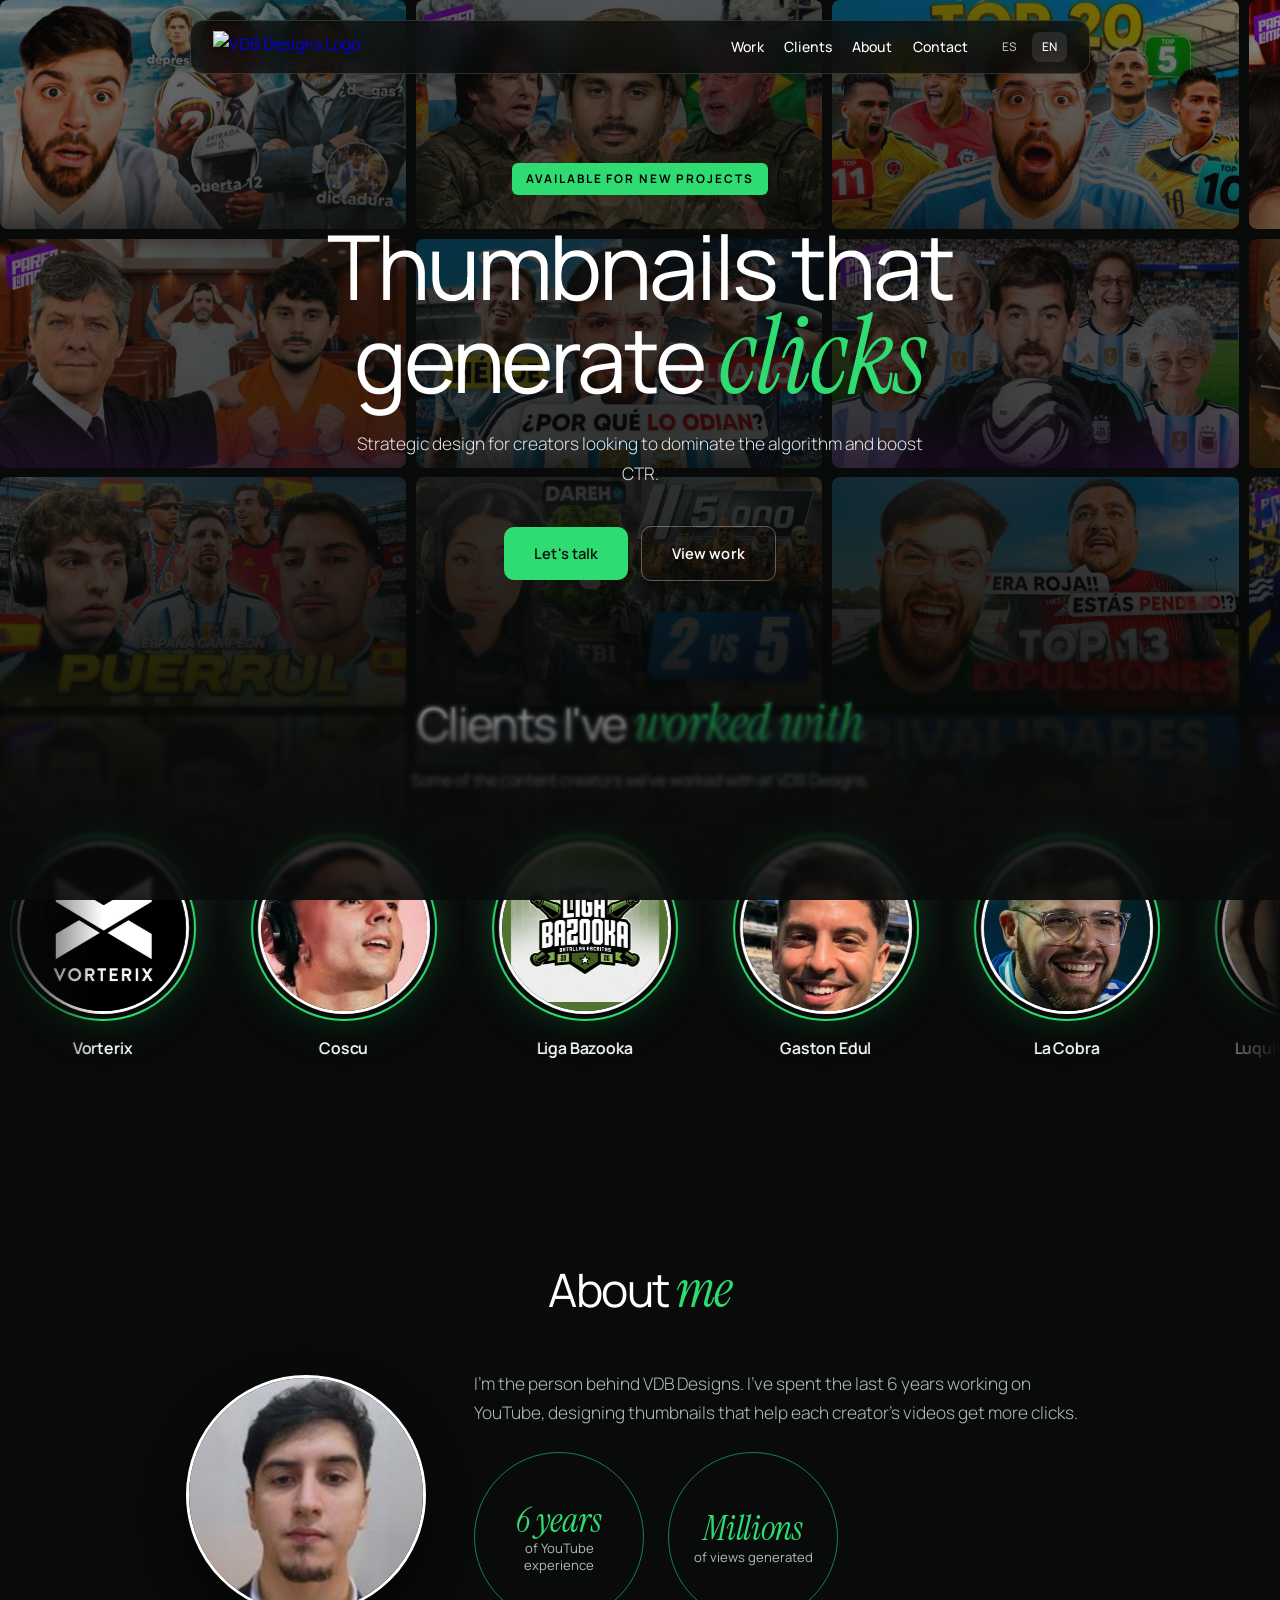
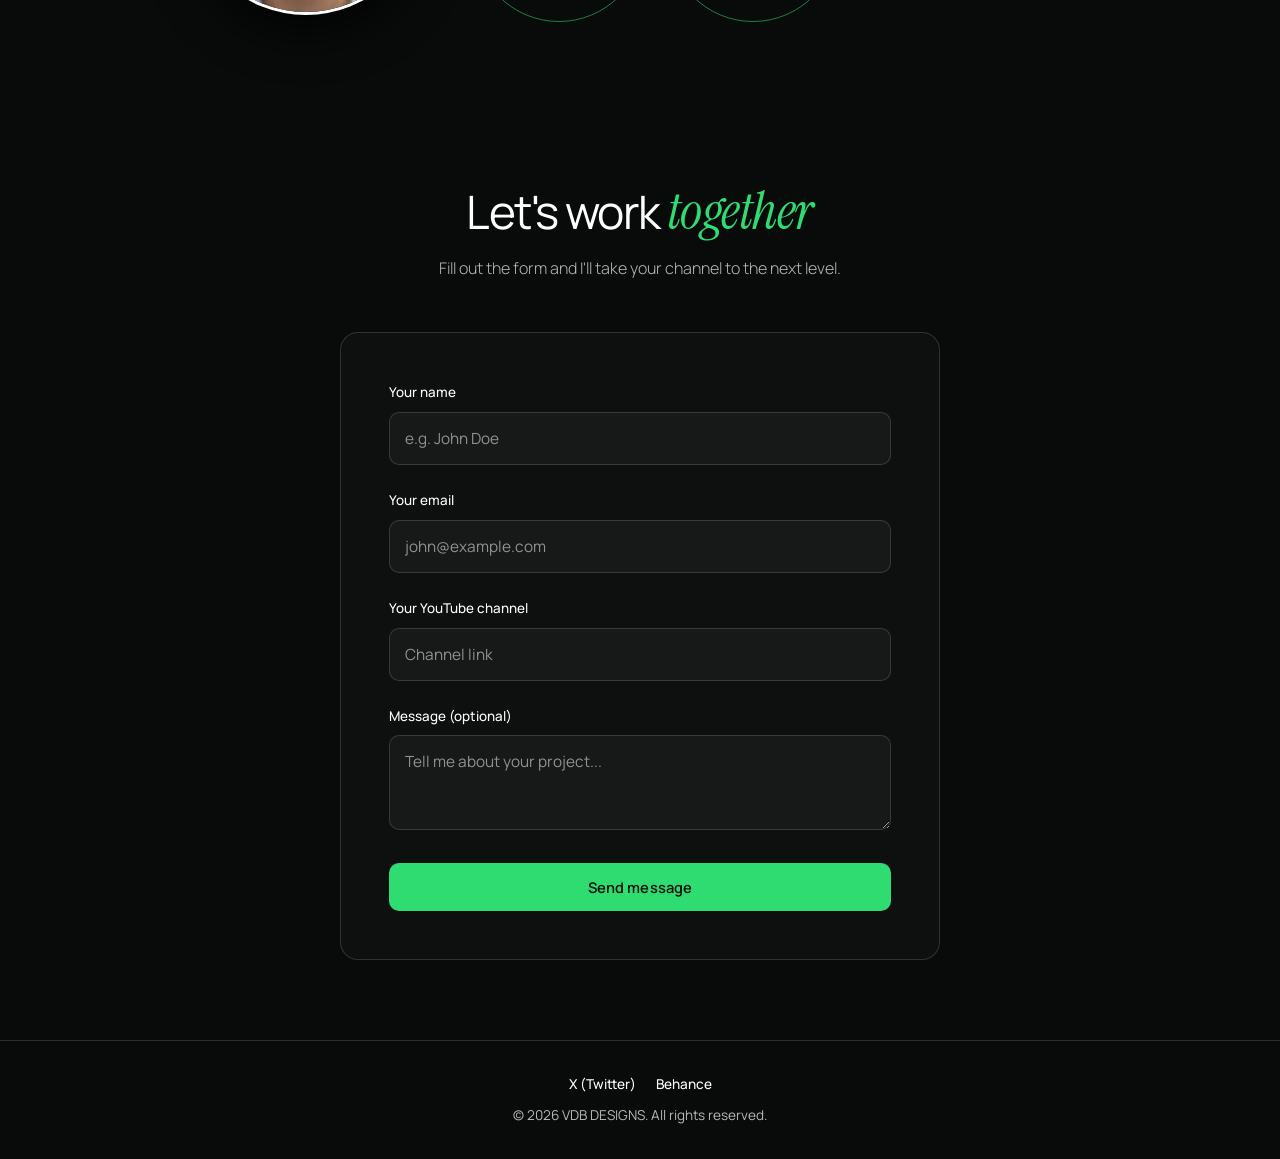
==== commit bffba8a0: "Add files via upload" ====
--- a/en.html
+++ b/en.html
@@ -6,8 +6,9 @@
     <title>VDB DESIGNS | Thumbnail Maker</title>
 
     <link rel="icon" type="image/png" href="https://i.imgur.com/t2ltHW4.png">
-    <link href="https://fonts.googleapis.com/css2?family=Outfit:wght@300;400;600;800&display=swap" rel="stylesheet">
+    <link href="https://fonts.googleapis.com/css2?family=Instrument+Serif:ital@0;1&family=Manrope:wght@300;400;500;600;700&display=swap" rel="stylesheet">
     <link rel="stylesheet" href="styles.css">
+    <link rel="stylesheet" href="tema.css">
 </head>
 <body>
 
@@ -35,8 +36,8 @@
         <div class="hero-content">
             <img src="https://i.imgur.com/O0lkkHJ.png" alt="VDB Designs Logo" class="hero-logo" referrerpolicy="no-referrer">
 
-            <div class="badge">● Available for new projects</div>
-            <h1>Thumbnails That <br><span class="gradient-text">Generate Clicks</span></h1>
+            <div class="badge">Available for new projects</div>
+            <h1>Thumbnails that<br>generate <span class="gradient-text">clicks</span></h1>
             <p class="subtitle">Strategic design for creators looking to dominate the algorithm and boost CTR.</p>
             <div class="cta-group">
                 <a href="#contact" class="btn btn-primary">Let's talk</a>
@@ -47,7 +48,7 @@
 
     <section id="clients">
         <div class="section-header">
-            <h2>Clients I've worked with</h2>
+            <h2>Clients I've <em>worked with</em></h2>
             <p>Some of the content creators we've worked with at VDB Designs.</p>
         </div>
         <div class="clientes-carrusel">
@@ -57,7 +58,7 @@
 
     <section id="about">
         <div class="section-header">
-            <h2>About me</h2>
+            <h2>About <em>me</em></h2>
         </div>
         <div class="sobre-mi-contenido">
             <div id="mi-foto"></div>
@@ -73,7 +74,7 @@
 
     <section id="contact">
         <div class="section-header">
-            <h2>Let's work together</h2>
+            <h2>Let's work <em>together</em></h2>
             <p>Fill out the form and I'll take your channel to the next level.</p>
         </div>
 
--- a/tema.css
+++ b/tema.css
@@ -0,0 +1,290 @@
+/* Diseño elegante: negro, verde y blanco. Títulos finos, con la palabra clave en cursiva. */
+:root {
+    --bg-color: #090b0a;
+    --verde: #2fdc72;
+    --blanco: #ffffff;
+    --texto-suave: #b4bab6;
+    --linea: rgba(255, 255, 255, 0.14);
+    --text-main: var(--blanco);
+    --text-muted: var(--texto-suave);
+    --border: var(--linea);
+    --serif: 'Instrument Serif', Georgia, serif;
+    --sans: 'Manrope', Arial, sans-serif;
+}
+
+body {
+    font-family: var(--sans);
+    font-weight: 400;
+    background-color: var(--bg-color);
+    background-image: none;
+    line-height: 1.7;
+}
+
+h1, h2, h3 {
+    font-family: var(--sans);
+    font-weight: 400;
+    letter-spacing: -0.035em;
+}
+h2 {
+    font-size: clamp(2.1rem, 3.6vw, 3.4rem);
+    line-height: 1.12;
+    margin-bottom: 0.9rem;
+    background: none;
+    -webkit-text-fill-color: currentColor;
+    color: var(--blanco);
+}
+h2 em {
+    font-family: var(--serif);
+    font-style: italic;
+    font-size: 1.14em;
+    letter-spacing: -0.01em;
+    color: var(--verde);
+}
+
+/* --- Navbar --- */
+.navbar {
+    background: rgba(9, 11, 10, 0.72);
+    border: 1px solid var(--linea);
+    border-radius: 14px;
+    box-shadow: none;
+    padding: 10px 22px;
+}
+.nav-link { font-weight: 500; font-size: 0.88rem; letter-spacing: 0.005em; }
+.nav-link:hover { color: var(--verde); }
+.lang-control { background: transparent; padding: 0; margin-left: 24px; }
+.lang-btn { border-radius: 8px; font-weight: 500; }
+.lang-btn.active { background: rgba(255, 255, 255, 0.1); }
+
+/* --- Portada: no ocupa toda la pantalla, abajo ya asoman los clientes --- */
+.hero {
+    --alto-hero: clamp(600px, 76svh, 1100px);
+    --extra-fondo: 260px; /* cuánto siguen las miniaturas por detrás de los clientes */
+    --alto-fila: calc((var(--alto-hero) + var(--extra-fondo) - (var(--filas) - 1) * 10px) / var(--filas));
+    padding-top: 60px;
+    overflow: visible;
+    z-index: 0;
+}
+.hero-fondo, .hero-sombra { bottom: auto; height: calc(100% + var(--extra-fondo)); }
+.fila img { border-radius: 8px; }
+.hero-sombra {
+    background:
+        linear-gradient(to bottom,
+            rgba(9, 11, 10, 0) 38%,
+            rgba(9, 11, 10, 0.5) 62%,
+            rgba(9, 11, 10, 0.86) 82%,
+            var(--bg-color) 100%),
+        radial-gradient(ellipse 70% 60% at 50% 38%,
+            rgba(9, 11, 10, 0.82) 0%,
+            rgba(9, 11, 10, 0.72) 55%,
+            rgba(9, 11, 10, 0.46) 100%);
+}
+.badge {
+    padding: 6px 14px;
+    margin-bottom: 1.5rem;
+    background: var(--verde);
+    border: 0;
+    border-radius: 6px;
+    color: #000000;
+    font-size: 0.74rem;
+    font-weight: 700;
+    letter-spacing: 0.16em;
+}
+.nav-logo img, .hero-logo { filter: drop-shadow(0 3px 8px rgba(0, 0, 0, 0.95)); }
+h1 {
+    font-size: clamp(2.9rem, min(7vw, 10.5vh), 6.6rem);
+    line-height: 1.04;
+    margin-bottom: 1.5rem;
+}
+.gradient-text {
+    font-family: var(--serif);
+    font-style: italic;
+    font-size: 1.2em;
+    line-height: 0.8;
+    letter-spacing: -0.01em;
+    background: none;
+    -webkit-text-fill-color: var(--verde);
+    color: var(--verde);
+}
+.subtitle {
+    color: #dfe3e0;
+    font-size: 1.08rem;
+    font-weight: 300;
+    margin-bottom: 2.4rem;
+}
+
+/* --- Botones --- */
+.btn {
+    font-family: var(--sans);
+    font-size: 0.92rem;
+    font-weight: 600;
+    letter-spacing: 0.005em;
+    border-radius: 10px;
+    padding: 14px 30px;
+}
+.btn-primary { background: var(--verde); color: #06140c; box-shadow: none; }
+.btn-primary:hover { background: #4ae88a; transform: translateY(-2px); box-shadow: 0 12px 28px rgba(47, 220, 114, 0.22); }
+.btn-secondary { background: transparent; border: 1px solid rgba(255, 255, 255, 0.32); color: var(--blanco); margin-left: 10px; }
+.btn-secondary:hover { background: rgba(255, 255, 255, 0.08); transform: translateY(-2px); }
+
+/* --- Clientes --- */
+#clientes, #clients { padding-top: 10px; z-index: 1; } /* va por encima del final del degradé */
+#clientes .section-header, #clients .section-header { margin-bottom: 22px; max-width: 900px; }
+#clientes .section-header p, #clients .section-header p { color: #dfe3e0; }
+.section-header p { font-weight: 300; color: var(--texto-suave); }
+/* Más lugar alrededor para que el resplandor no se corte; los márgenes negativos mantienen la separación */
+.clientes-carrusel { padding: 80px 0 70px; margin: -54px -20px -30px; }
+.cliente { width: 205px; margin-right: 2.25rem; }
+/* Círculo: trazo blanco, separación y un segundo aro verde con brillo */
+.cliente-foto {
+    width: 172px;
+    height: 172px;
+    margin-bottom: 1.5rem;
+    border: 3px solid var(--blanco);
+    background: #151816;
+    box-shadow:
+        0 0 0 5px var(--bg-color),
+        0 0 0 7px var(--verde),
+        0 0 34px 6px rgba(47, 220, 114, 0.28),
+        0 18px 34px rgba(0, 0, 0, 0.8);
+    transition: transform 0.3s ease, box-shadow 0.3s ease;
+}
+.cliente-canal { font-size: 1rem; font-weight: 600; letter-spacing: -0.01em; color: var(--blanco); line-height: 1.35; }
+@media (hover: hover) {
+    .cliente:hover .cliente-foto {
+        transform: scale(1.07);
+        box-shadow:
+            0 0 0 5px var(--bg-color),
+            0 0 0 7px var(--verde),
+            0 0 46px 10px rgba(47, 220, 114, 0.45),
+            0 18px 34px rgba(0, 0, 0, 0.8);
+    }
+}
+
+/* Degradé sobre la parte de abajo de la pantalla al entrar; al bajar desaparece y todo queda nítido */
+.fundido-inicio {
+    position: fixed;
+    left: 0;
+    right: 0;
+    bottom: 0;
+    height: 34vh;
+    z-index: 900;
+    pointer-events: none;
+    background: linear-gradient(to bottom, rgba(9, 11, 10, 0) 0%, rgba(9, 11, 10, 0.55) 50%, rgba(9, 11, 10, 0.92) 100%);
+    -webkit-backdrop-filter: blur(2px);
+    backdrop-filter: blur(2px);
+    -webkit-mask-image: linear-gradient(to bottom, transparent 0%, #000 45%);
+    mask-image: linear-gradient(to bottom, transparent 0%, #000 45%);
+}
+
+/* --- Sobre mí --- */
+.mi-foto { border: 3px solid var(--blanco); box-shadow: 0 20px 44px rgba(0, 0, 0, 0.75); background: #151816; }
+.sobre-mi-texto p { color: var(--texto-suave); font-weight: 300; font-size: 1.08rem; }
+.logro {
+    background: transparent;
+    border: 1px solid rgba(47, 220, 114, 0.55);
+    color: var(--texto-suave);
+    font-weight: 400;
+}
+.logro strong {
+    font-family: var(--serif);
+    font-style: italic;
+    font-weight: 400;
+    font-size: 2.2rem;
+    letter-spacing: -0.01em;
+    background: none;
+    -webkit-text-fill-color: var(--verde);
+    color: var(--verde);
+}
+
+/* --- Contacto --- */
+.contact-container {
+    background: rgba(255, 255, 255, 0.025);
+    backdrop-filter: none;
+    border: 1px solid var(--linea);
+    border-radius: 18px;
+}
+.form-label { font-weight: 500; font-size: 0.84rem; color: var(--blanco); }
+.form-input {
+    font-family: var(--sans);
+    font-size: 0.96rem;
+    background: rgba(255, 255, 255, 0.04);
+    border: 1px solid var(--linea);
+    border-radius: 10px;
+}
+.form-input::placeholder { color: #8d948f; }
+.form-input:focus { border-color: var(--verde); background: rgba(255, 255, 255, 0.05); }
+
+/* --- Página de trabajos --- */
+.galeria-item { border-radius: 10px; cursor: zoom-in; }
+.galeria-item:focus-visible { outline: 2px solid var(--verde); outline-offset: 3px; }
+
+/* Miniatura abierta: se cierra con un clic en cualquier lado, con la X o con Esc */
+.visor {
+    position: fixed;
+    inset: 0;
+    z-index: 2000;
+    display: flex;
+    flex-direction: column;
+    align-items: center;
+    justify-content: center;
+    gap: 14px;
+    padding: 20px;
+    background: rgba(5, 6, 5, 0.9);
+    cursor: zoom-out;
+    opacity: 0;
+    visibility: hidden;
+    transition: opacity 0.18s ease, visibility 0.18s ease;
+}
+.visor.abierto { opacity: 1; visibility: visible; }
+.visor-imagen {
+    display: block;
+    width: min(80vw, calc(80vh * 16 / 9));
+    aspect-ratio: 16 / 9;
+    object-fit: cover;
+    border-radius: 12px;
+    background: #151816;
+    box-shadow: 0 30px 80px rgba(0, 0, 0, 0.8);
+    transform: scale(0.97);
+    transition: transform 0.18s ease;
+}
+.visor.abierto .visor-imagen { transform: scale(1); }
+.visor-cerrar {
+    position: absolute;
+    top: 18px;
+    right: 18px;
+    width: 52px;
+    height: 52px;
+    border: 1px solid rgba(255, 255, 255, 0.35);
+    border-radius: 50%;
+    background: rgba(255, 255, 255, 0.08);
+    color: var(--blanco);
+    font: 300 2rem/1 var(--sans);
+    cursor: pointer;
+    transition: background 0.2s ease, color 0.2s ease;
+}
+.visor-cerrar:hover, .visor-cerrar:focus-visible { background: var(--verde); color: #06140c; outline: none; }
+.visor-ayuda { color: var(--texto-suave); font-size: 0.85rem; }
+.trabajos-cta p { color: var(--texto-suave); }
+
+/* --- Footer --- */
+footer { color: var(--texto-suave); }
+.footer-links a { font-weight: 500; }
+.footer-links a:hover { color: var(--verde); }
+
+/* --- Celular --- */
+@media (max-width: 768px) {
+    .hero { padding-top: 0; --extra-fondo: 170px; }
+    .navbar { padding: 10px 12px; }
+    .nav-link { font-size: 0.8rem; }
+    .lang-control { margin-left: auto; }
+    .badge { font-size: 0.66rem; letter-spacing: 0.12em; }
+    h1 { font-size: 2.9rem; }
+    .btn-secondary { margin-left: 6px; }
+    .cliente { width: 158px; margin-right: 1.25rem; }
+    .cliente-foto { width: 132px; height: 132px; margin-bottom: 1.25rem; }
+    .cliente-canal { font-size: 0.92rem; }
+    .fundido-inicio { height: 26vh; }
+    .visor-imagen { width: min(94vw, calc(80vh * 16 / 9)); }
+    .visor-ayuda { display: none; }
+    .logro strong { font-size: 1.9rem; }
+}
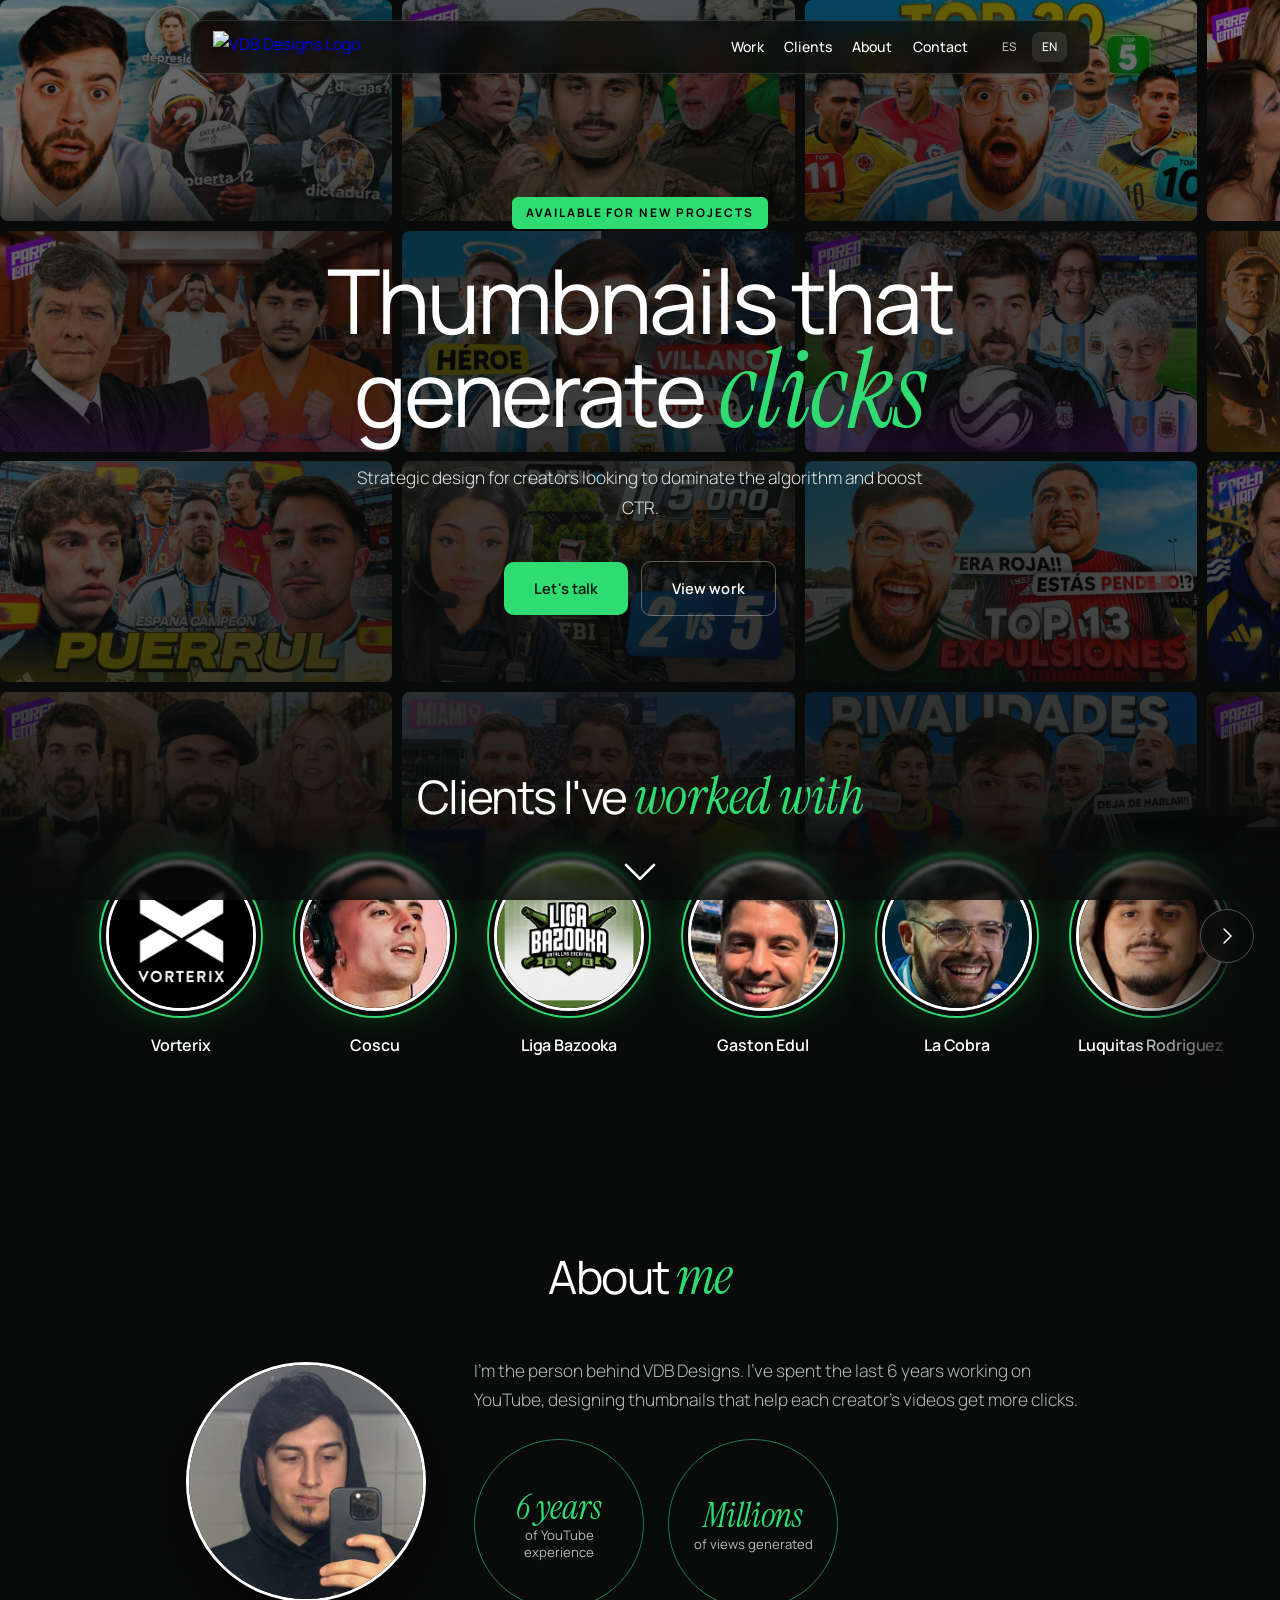
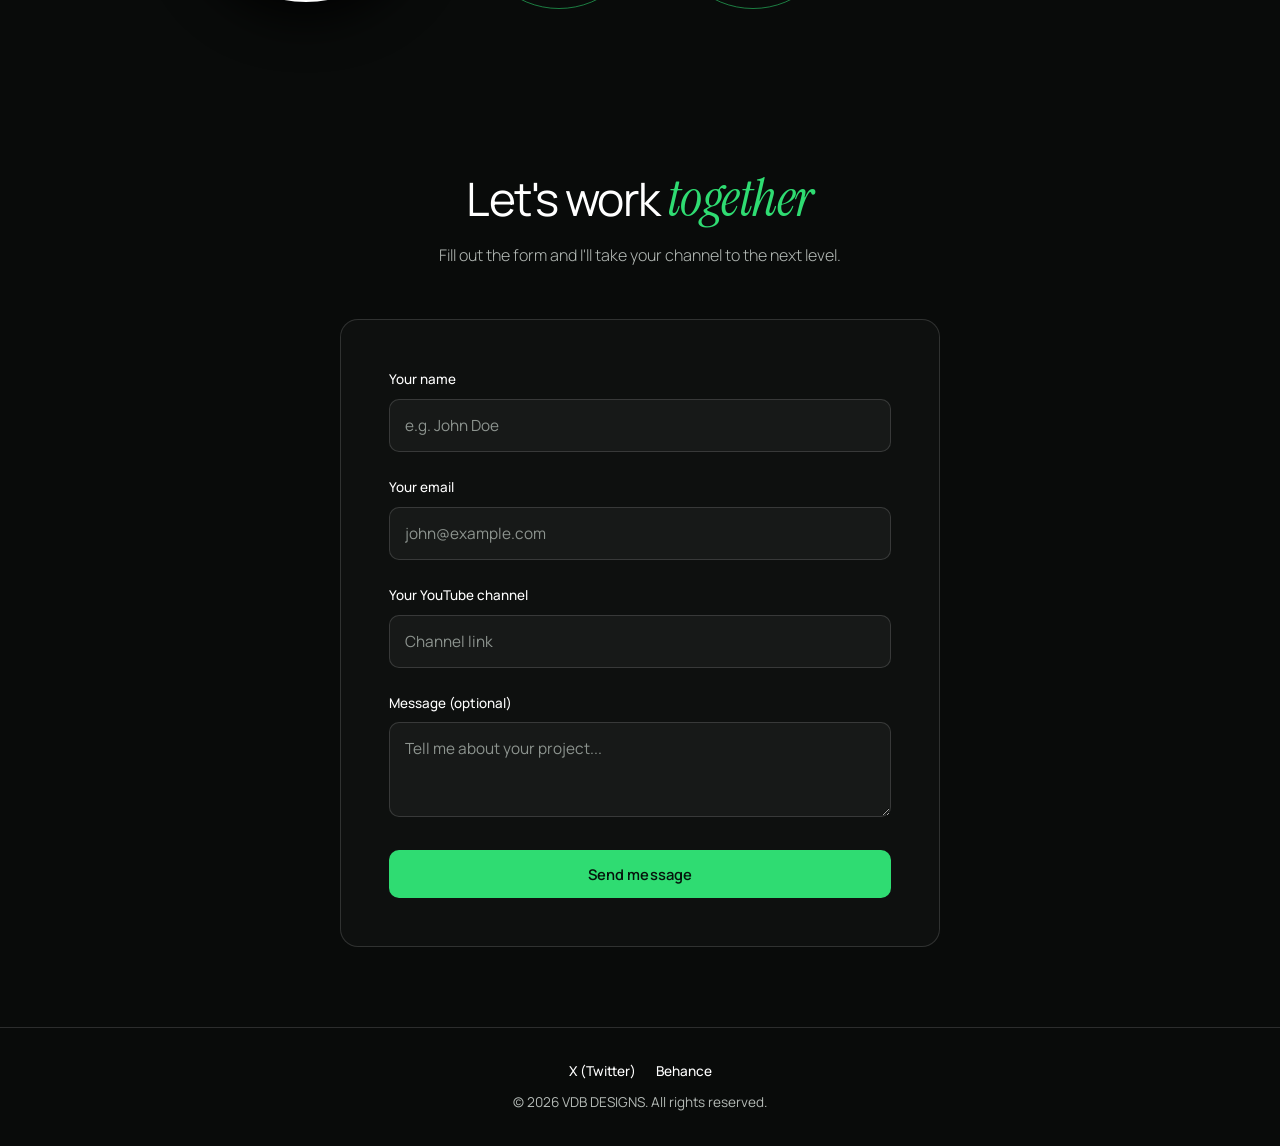
==== commit e1837109: "Add files via upload" ====
--- a/en.html
+++ b/en.html
@@ -49,7 +49,6 @@
     <section id="clients">
         <div class="section-header">
             <h2>Clients I've <em>worked with</em></h2>
-            <p>Some of the content creators we've worked with at VDB Designs.</p>
         </div>
         <div class="clientes-carrusel">
             <div class="clientes-grid" id="clientes-grid"></div>
--- a/tema.css
+++ b/tema.css
@@ -10,6 +10,9 @@
     --border: var(--linea);
     --serif: 'Instrument Serif', Georgia, serif;
     --sans: 'Manrope', Arial, sans-serif;
+    --alto-foto: 150px;
+    --titulo-clientes: clamp(2.1rem, 3.6vw, 3.4rem);
+    --reserva-clientes: calc(14px + var(--titulo-clientes) * 1.3 + 36px + var(--alto-foto) * 0.25);
 }
 
 body {
@@ -55,23 +58,25 @@
 .lang-btn { border-radius: 8px; font-weight: 500; }
 .lang-btn.active { background: rgba(255, 255, 255, 0.1); }
 
-/* --- Portada: no ocupa toda la pantalla, abajo ya asoman los clientes --- */
+/* --- Portada: ocupa toda la pantalla; abajo, la flecha invita a seguir bajando --- */
 .hero {
-    --alto-hero: clamp(600px, 76svh, 1100px);
-    --extra-fondo: 260px; /* cuánto siguen las miniaturas por detrás de los clientes */
+    /* Deja libre abajo el título de clientes y un 25% de los círculos, en cualquier pantalla */
+    --alto-hero: max(calc(100svh - var(--reserva-clientes)), 470px);
+    --extra-fondo: 160px; /* las miniaturas siguen un poco por detrás del título */
     --alto-fila: calc((var(--alto-hero) + var(--extra-fondo) - (var(--filas) - 1) * 10px) / var(--filas));
     padding-top: 60px;
     overflow: visible;
     z-index: 0;
 }
 .hero-fondo, .hero-sombra { bottom: auto; height: calc(100% + var(--extra-fondo)); }
+.hero-sombra { height: calc(100% + var(--extra-fondo) + 4px); } /* tapa el último borde de las miniaturas */
 .fila img { border-radius: 8px; }
 .hero-sombra {
     background:
         linear-gradient(to bottom,
-            rgba(9, 11, 10, 0) 38%,
-            rgba(9, 11, 10, 0.5) 62%,
-            rgba(9, 11, 10, 0.86) 82%,
+            rgba(9, 11, 10, 0) 50%,
+            rgba(9, 11, 10, 0.5) 74%,
+            rgba(9, 11, 10, 0.86) 90%,
             var(--bg-color) 100%),
         radial-gradient(ellipse 70% 60% at 50% 38%,
             rgba(9, 11, 10, 0.82) 0%,
@@ -126,18 +131,86 @@
 .btn-secondary { background: transparent; border: 1px solid rgba(255, 255, 255, 0.32); color: var(--blanco); margin-left: 10px; }
 .btn-secondary:hover { background: rgba(255, 255, 255, 0.08); transform: translateY(-2px); }
 
-/* --- Clientes --- */
-#clientes, #clients { padding-top: 10px; z-index: 1; } /* va por encima del final del degradé */
-#clientes .section-header, #clients .section-header { margin-bottom: 22px; max-width: 900px; }
-#clientes .section-header p, #clients .section-header p { color: #dfe3e0; }
+/* --- Clientes: quietos, bien separados de la portada --- */
+#clientes, #clients { padding-top: 14px; padding-bottom: 110px; scroll-margin-top: 90px; } /* al bajar, el título no queda debajo de la barra */
+#clientes .section-header, #clients .section-header { margin-bottom: 36px; max-width: 900px; }
+#clientes h2, #clients h2 { font-size: var(--titulo-clientes); margin-bottom: 0; }
 .section-header p { font-weight: 300; color: var(--texto-suave); }
-/* Más lugar alrededor para que el resplandor no se corte; los márgenes negativos mantienen la separación */
-.clientes-carrusel { padding: 80px 0 70px; margin: -54px -20px -30px; }
-.cliente { width: 205px; margin-right: 2.25rem; }
+/* Una sola fila que se desliza con las flechas, arrastrando o con el dedo. */
+.clientes-marco { --aire-arriba: 64px; position: relative; margin: calc(var(--aire-arriba) * -1) -20px -60px; }
+.clientes-carrusel {
+    overflow-x: auto;
+    overflow-y: hidden;
+    margin: 0;
+    padding: var(--aire-arriba) 0 60px; /* lugar para que el brillo y el zoom no se corten */
+    cursor: grab;
+    scrollbar-width: none;
+    -webkit-mask-image: none;
+    mask-image: none;
+}
+.clientes-carrusel::-webkit-scrollbar { display: none; }
+.clientes-carrusel.arrastrando { cursor: grabbing; scroll-behavior: auto; -webkit-user-select: none; user-select: none; }
+.clientes-carrusel.arrastrando .cliente { cursor: grabbing; }
+.clientes-grid {
+    display: flex;
+    gap: 24px;
+    width: max-content;
+    margin: 0 auto;
+    padding: 0 96px;
+    animation: none;
+    will-change: auto;
+}
+/* Los costados se funden con el fondo cuando hay más clientes para ver de ese lado */
+.clientes-marco::before, .clientes-marco::after {
+    content: '';
+    position: absolute;
+    top: 30px;
+    bottom: 30px;
+    z-index: 1;
+    width: 170px;
+    pointer-events: none;
+    opacity: 0;
+    transition: opacity 0.25s ease;
+}
+.clientes-marco::before { left: 0; background: linear-gradient(to right, var(--bg-color) 15%, rgba(9, 11, 10, 0)); }
+.clientes-marco::after { right: 0; background: linear-gradient(to left, var(--bg-color) 15%, rgba(9, 11, 10, 0)); }
+.clientes-marco.hay-izquierda::before, .clientes-marco.hay-derecha::after { opacity: 1; }
+.clientes-flecha {
+    position: absolute;
+    top: calc(var(--aire-arriba) + var(--alto-foto) / 2);
+    z-index: 2;
+    display: flex;
+    align-items: center;
+    justify-content: center;
+    width: 54px;
+    height: 54px;
+    padding: 0;
+    border: 1px solid rgba(255, 255, 255, 0.28);
+    border-radius: 50%;
+    background: rgba(9, 11, 10, 0.72);
+    color: var(--blanco);
+    cursor: pointer;
+    opacity: 0;
+    visibility: hidden;
+    transform: translateY(-50%);
+    -webkit-backdrop-filter: blur(6px);
+    backdrop-filter: blur(6px);
+    transition: opacity 0.25s ease, visibility 0.25s ease, background 0.2s ease, border-color 0.2s ease, color 0.2s ease, transform 0.2s ease;
+}
+.clientes-marco.sin-transicion::before, .clientes-marco.sin-transicion::after, .clientes-marco.sin-transicion .clientes-flecha { transition: none; }
+.clientes-flecha.anterior { left: 26px; }
+.clientes-flecha.siguiente { right: 26px; }
+.clientes-flecha.visible { opacity: 1; visibility: visible; }
+.clientes-flecha svg { width: 24px; height: 24px; fill: none; stroke: currentColor; stroke-width: 1.5; stroke-linecap: round; stroke-linejoin: round; }
+.clientes-flecha:hover, .clientes-flecha:focus-visible { background: var(--verde); border-color: var(--verde); color: #06140c; outline: none; transform: translateY(-50%) scale(1.06); }
+.cliente { flex: none; width: 170px; margin: 0; }
+.cliente.con-trabajos { cursor: pointer; }
+.cliente.con-trabajos:focus-visible { outline: 2px solid var(--verde); outline-offset: 8px; border-radius: 12px; }
+@media (hover: hover) { .cliente.con-trabajos:hover .cliente-canal { color: var(--verde); } }
 /* Círculo: trazo blanco, separación y un segundo aro verde con brillo */
 .cliente-foto {
-    width: 172px;
-    height: 172px;
+    width: var(--alto-foto);
+    height: var(--alto-foto);
     margin-bottom: 1.5rem;
     border: 3px solid var(--blanco);
     background: #151816;
@@ -148,7 +221,7 @@
         0 18px 34px rgba(0, 0, 0, 0.8);
     transition: transform 0.3s ease, box-shadow 0.3s ease;
 }
-.cliente-canal { font-size: 1rem; font-weight: 600; letter-spacing: -0.01em; color: var(--blanco); line-height: 1.35; }
+.cliente-canal { font-size: 1rem; font-weight: 600; letter-spacing: -0.01em; color: var(--blanco); line-height: 1.35; transition: color 0.2s ease; }
 @media (hover: hover) {
     .cliente:hover .cliente-foto {
         transform: scale(1.07);
@@ -169,12 +242,75 @@
     height: 34vh;
     z-index: 900;
     pointer-events: none;
-    background: linear-gradient(to bottom, rgba(9, 11, 10, 0) 0%, rgba(9, 11, 10, 0.55) 50%, rgba(9, 11, 10, 0.92) 100%);
+    background: linear-gradient(to bottom, rgba(9, 11, 10, 0) 0%, rgba(9, 11, 10, 0.4) 50%, rgba(9, 11, 10, 0.85) 100%);
     -webkit-backdrop-filter: blur(2px);
     backdrop-filter: blur(2px);
     -webkit-mask-image: linear-gradient(to bottom, transparent 0%, #000 45%);
     mask-image: linear-gradient(to bottom, transparent 0%, #000 45%);
 }
+
+/* Flecha para seguir bajando: aparece sobre el desenfoque y se va con él */
+.flecha-abajo {
+    position: fixed;
+    left: 50%;
+    bottom: 8px;
+    z-index: 901;
+    width: 56px;
+    height: 42px;
+    margin-left: -28px;
+    padding: 0;
+    border: 0;
+    background: none;
+    color: var(--blanco);
+    cursor: pointer;
+    animation: flecha-rebote 1.8s ease-in-out infinite;
+    transition: color 0.2s ease;
+}
+.flecha-abajo svg { display: block; width: 100%; height: 100%; fill: none; stroke: currentColor; stroke-width: 1.6; stroke-linecap: round; stroke-linejoin: round; filter: drop-shadow(0 2px 6px rgba(0, 0, 0, 0.9)); }
+.flecha-abajo:hover, .flecha-abajo:focus-visible { color: var(--verde); outline: none; }
+@keyframes flecha-rebote { 0%, 100% { transform: translateY(0); } 50% { transform: translateY(8px); } }
+@media (prefers-reduced-motion: reduce) { .flecha-abajo { animation: none; } }
+
+/* Trabajos de un cliente */
+.panel-cliente {
+    position: fixed;
+    inset: 0;
+    z-index: 1900;
+    display: flex;
+    padding: 40px 20px;
+    overflow-y: auto;
+    background: rgba(5, 6, 5, 0.9);
+    opacity: 0;
+    visibility: hidden;
+    transition: opacity 0.18s ease, visibility 0.18s ease;
+}
+.panel-cliente.abierto { opacity: 1; visibility: visible; }
+.panel-cliente .visor-cerrar { position: fixed; z-index: 1; }
+.panel-cliente-caja {
+    width: 100%;
+    max-width: 1080px;
+    margin: auto;
+    padding: 34px;
+    background: #101311;
+    border: 1px solid var(--linea);
+    border-radius: 18px;
+}
+.panel-cliente-titulo { margin-bottom: 26px; padding-right: 40px; font-size: clamp(1.6rem, 3vw, 2.3rem); line-height: 1.2; color: var(--blanco); }
+.panel-cliente-titulo em { font-family: var(--serif); font-style: italic; font-size: 1.14em; letter-spacing: -0.01em; color: var(--verde); }
+.panel-cliente-trabajos { display: grid; grid-template-columns: repeat(auto-fit, minmax(290px, 1fr)); gap: 16px; }
+.panel-cliente-item {
+    display: block;
+    padding: 0;
+    overflow: hidden;
+    border: 0;
+    border-radius: 10px;
+    background: #151816;
+    cursor: zoom-in;
+    transition: transform 0.2s ease;
+}
+.panel-cliente-item img { display: block; width: 100%; aspect-ratio: 16 / 9; object-fit: cover; }
+.panel-cliente-item:hover { transform: scale(1.03); }
+.panel-cliente-item:focus-visible { outline: 2px solid var(--verde); outline-offset: 3px; }
 
 /* --- Sobre mí --- */
 .mi-foto { border: 3px solid var(--blanco); box-shadow: 0 20px 44px rgba(0, 0, 0, 0.75); background: #151816; }
@@ -273,15 +409,31 @@
 
 /* --- Celular --- */
 @media (max-width: 768px) {
-    .hero { padding-top: 0; --extra-fondo: 170px; }
+    .hero { padding-top: 0; }
+    :root {
+        --alto-foto: 124px;
+        /* el título ocupa dos líneas y abajo está la barra de navegación */
+        --reserva-clientes: calc(14px + var(--titulo-clientes) * 2.6 + 28px + var(--alto-foto) * 0.25 + 76px);
+    }
+    .flecha-abajo { bottom: 72px; }
+    #clientes, #clients { padding-bottom: 70px; scroll-margin-top: 20px; }
+    #clientes .section-header, #clients .section-header { margin-bottom: 28px; }
+    .clientes-marco::before, .clientes-marco::after { width: 70px; }
+    .clientes-grid { gap: 8px; padding: 0 40px; }
+    .clientes-flecha { width: 42px; height: 42px; }
+    .clientes-flecha.anterior { left: 8px; }
+    .clientes-flecha.siguiente { right: 8px; }
+    .clientes-flecha svg { width: 20px; height: 20px; }
+    .panel-cliente-caja { padding: 22px; }
+    .panel-cliente-trabajos { grid-template-columns: 1fr; }
     .navbar { padding: 10px 12px; }
     .nav-link { font-size: 0.8rem; }
     .lang-control { margin-left: auto; }
     .badge { font-size: 0.66rem; letter-spacing: 0.12em; }
     h1 { font-size: 2.9rem; }
     .btn-secondary { margin-left: 6px; }
-    .cliente { width: 158px; margin-right: 1.25rem; }
-    .cliente-foto { width: 132px; height: 132px; margin-bottom: 1.25rem; }
+    .cliente { width: 150px; }
+    .cliente-foto { margin-bottom: 1.25rem; }
     .cliente-canal { font-size: 0.92rem; }
     .fundido-inicio { height: 26vh; }
     .visor-imagen { width: min(94vw, calc(80vh * 16 / 9)); }
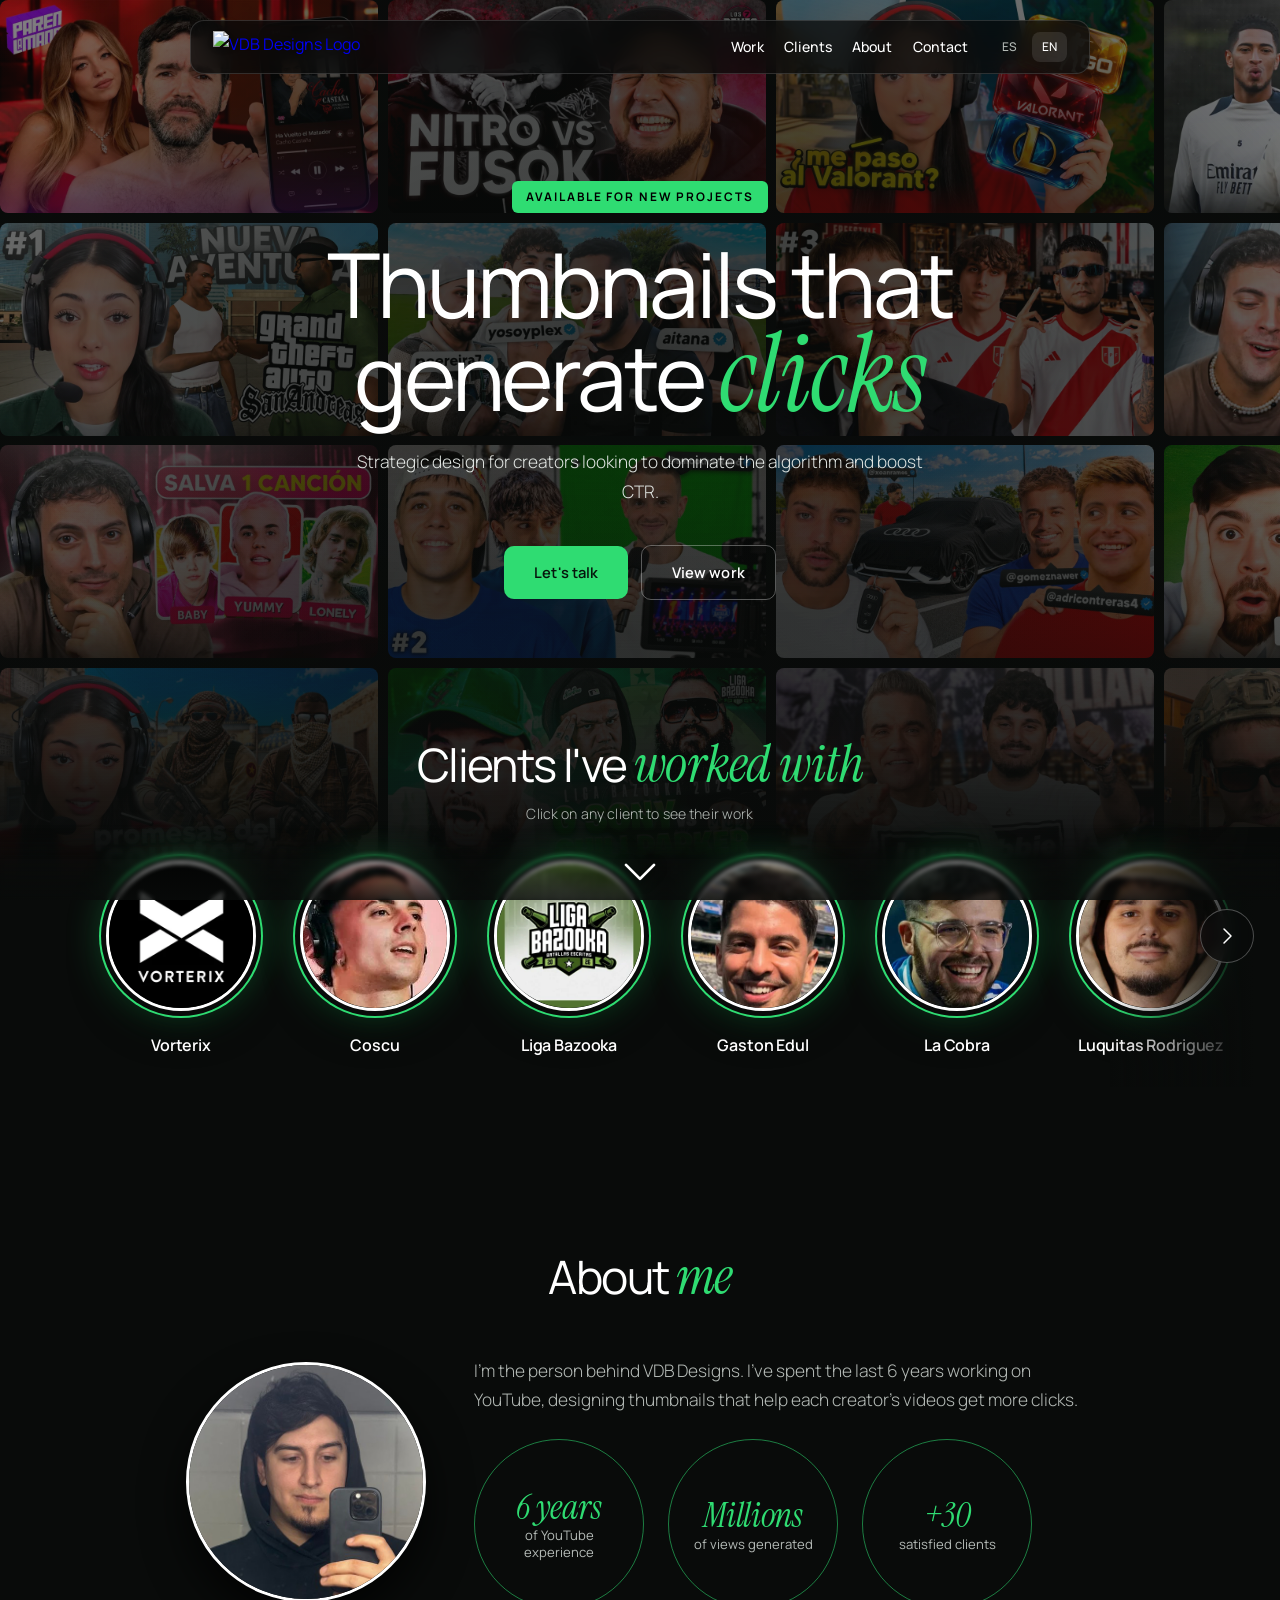
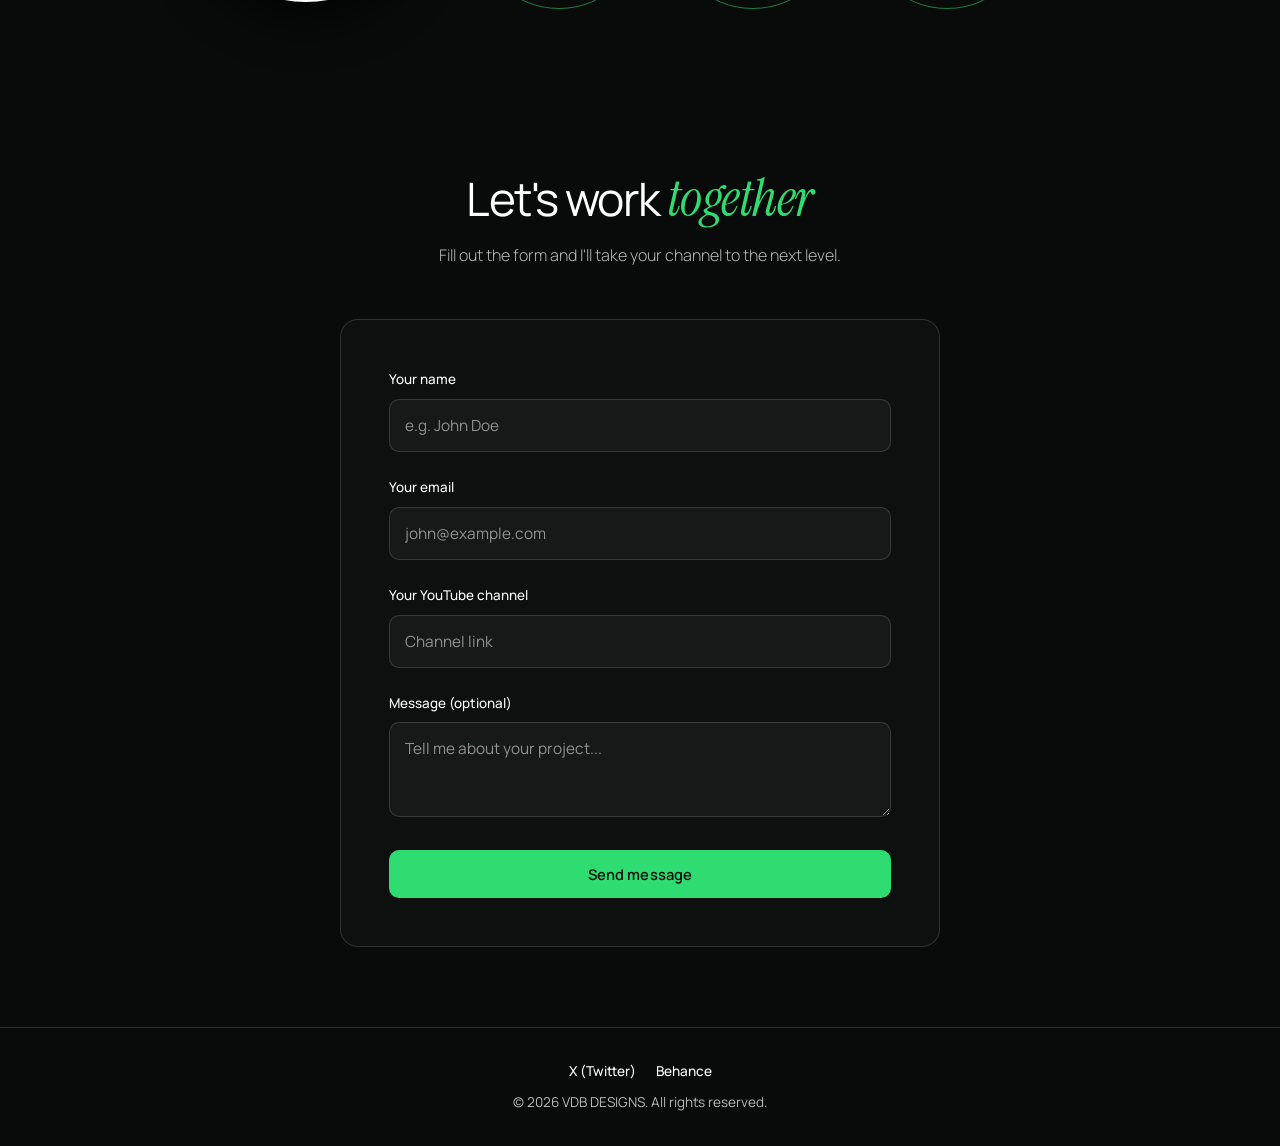
==== commit 6bfb3867: "Add files via upload" ====
--- a/en.html
+++ b/en.html
@@ -49,6 +49,7 @@
     <section id="clients">
         <div class="section-header">
             <h2>Clients I've <em>worked with</em></h2>
+            <p class="aviso-clientes">Click on any client to see their work</p>
         </div>
         <div class="clientes-carrusel">
             <div class="clientes-grid" id="clientes-grid"></div>
@@ -66,6 +67,7 @@
                 <div class="logros">
                     <div class="logro"><strong>6 years</strong>of YouTube experience</div>
                     <div class="logro"><strong>Millions</strong>of views generated</div>
+                    <div class="logro"><strong>+30</strong>satisfied clients</div>
                 </div>
             </div>
         </div>
--- a/tema.css
+++ b/tema.css
@@ -12,7 +12,8 @@
     --sans: 'Manrope', Arial, sans-serif;
     --alto-foto: 150px;
     --titulo-clientes: clamp(2.1rem, 3.6vw, 3.4rem);
-    --reserva-clientes: calc(14px + var(--titulo-clientes) * 1.3 + 36px + var(--alto-foto) * 0.25);
+    --alto-aviso: 32px; /* la frase chica debajo del título de clientes */
+    --reserva-clientes: calc(14px + var(--titulo-clientes) * 1.3 + var(--alto-aviso) + 36px + var(--alto-foto) * 0.25);
 }
 
 body {
@@ -136,6 +137,7 @@
 #clientes .section-header, #clients .section-header { margin-bottom: 36px; max-width: 900px; }
 #clientes h2, #clients h2 { font-size: var(--titulo-clientes); margin-bottom: 0; }
 .section-header p { font-weight: 300; color: var(--texto-suave); }
+.section-header p.aviso-clientes { margin: 10px 0 0; font-size: 0.88rem; line-height: 22px; letter-spacing: 0.01em; }
 /* Una sola fila que se desliza con las flechas, arrastrando o con el dedo. */
 .clientes-marco { --aire-arriba: 64px; position: relative; margin: calc(var(--aire-arriba) * -1) -20px -60px; }
 .clientes-carrusel {
@@ -151,6 +153,7 @@
 .clientes-carrusel::-webkit-scrollbar { display: none; }
 .clientes-carrusel.arrastrando { cursor: grabbing; scroll-behavior: auto; -webkit-user-select: none; user-select: none; }
 .clientes-carrusel.arrastrando .cliente { cursor: grabbing; }
+.clientes-carrusel.deslizando { scroll-behavior: auto; }
 .clientes-grid {
     display: flex;
     gap: 24px;
@@ -413,7 +416,7 @@
     :root {
         --alto-foto: 124px;
         /* el título ocupa dos líneas y abajo está la barra de navegación */
-        --reserva-clientes: calc(14px + var(--titulo-clientes) * 2.6 + 28px + var(--alto-foto) * 0.25 + 76px);
+        --reserva-clientes: calc(14px + var(--titulo-clientes) * 2.6 + var(--alto-aviso) + 28px + var(--alto-foto) * 0.25 + 76px);
     }
     .flecha-abajo { bottom: 72px; }
     #clientes, #clients { padding-bottom: 70px; scroll-margin-top: 20px; }
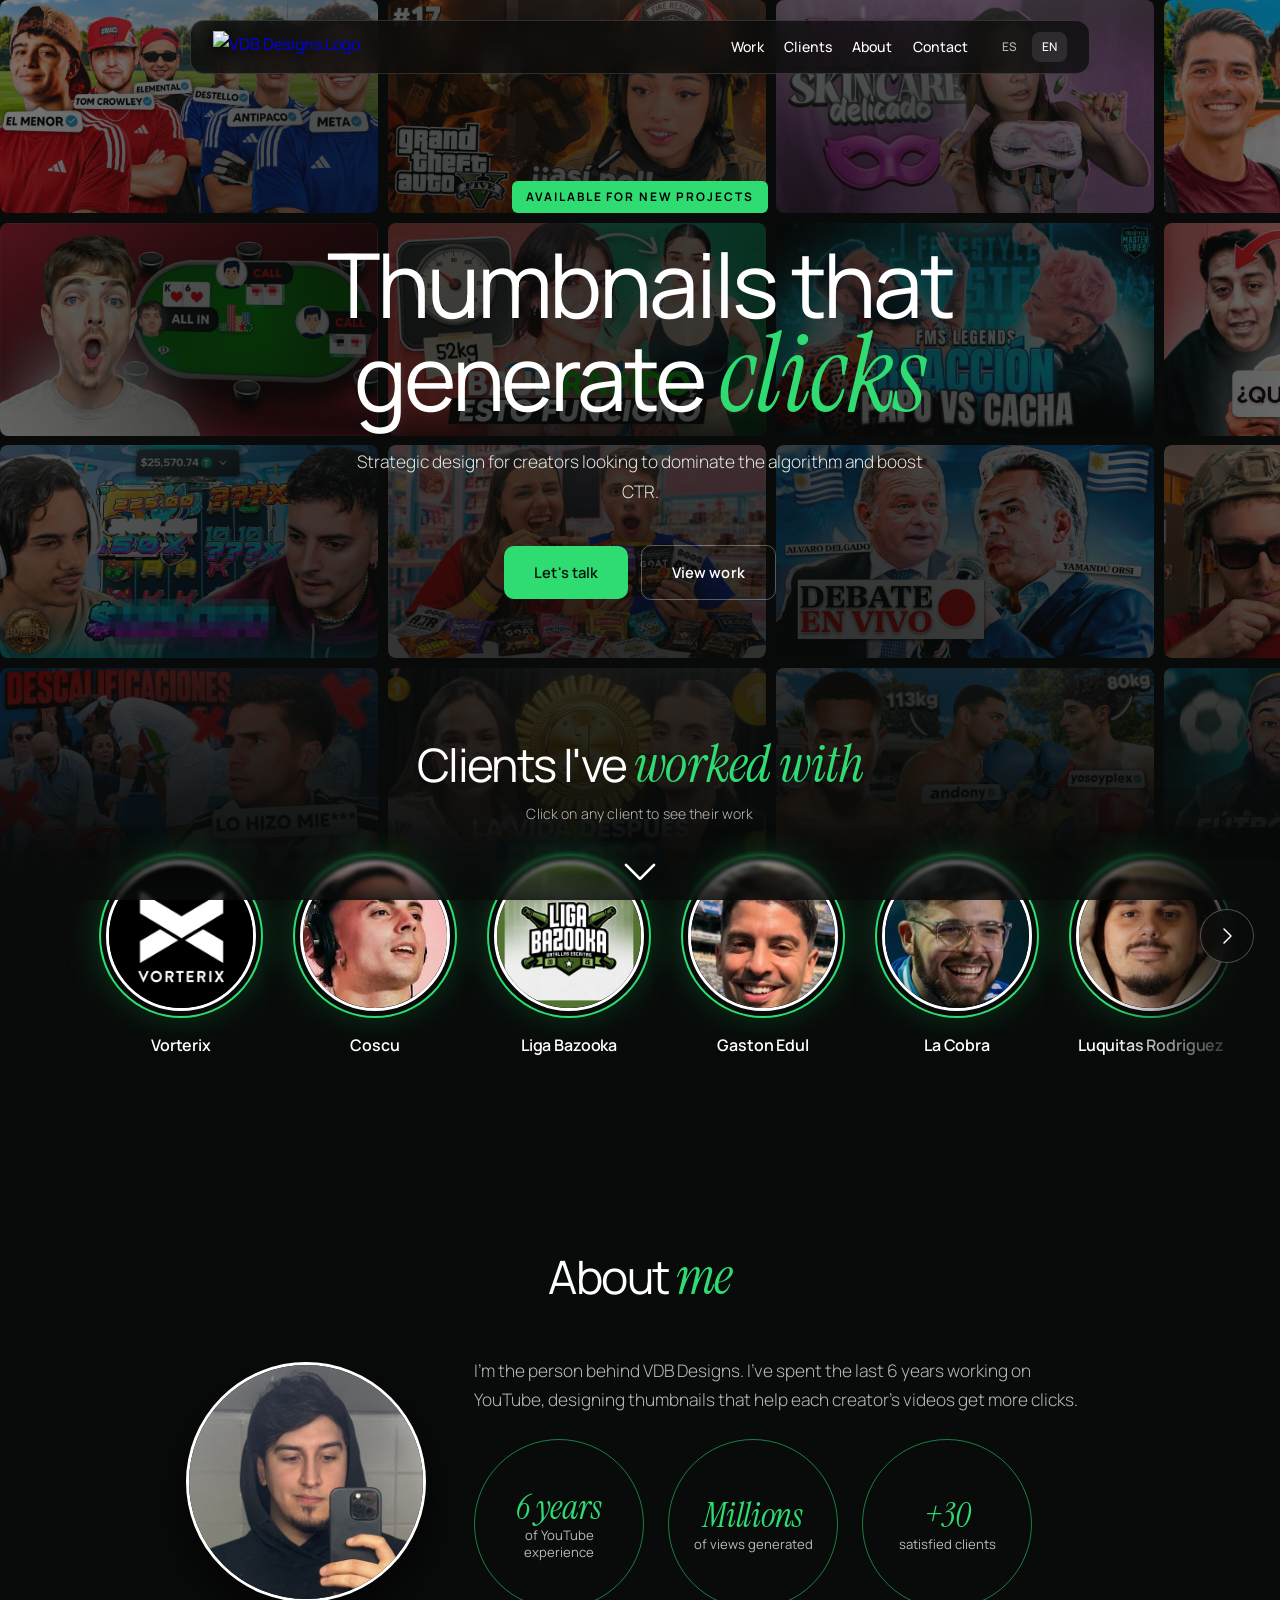
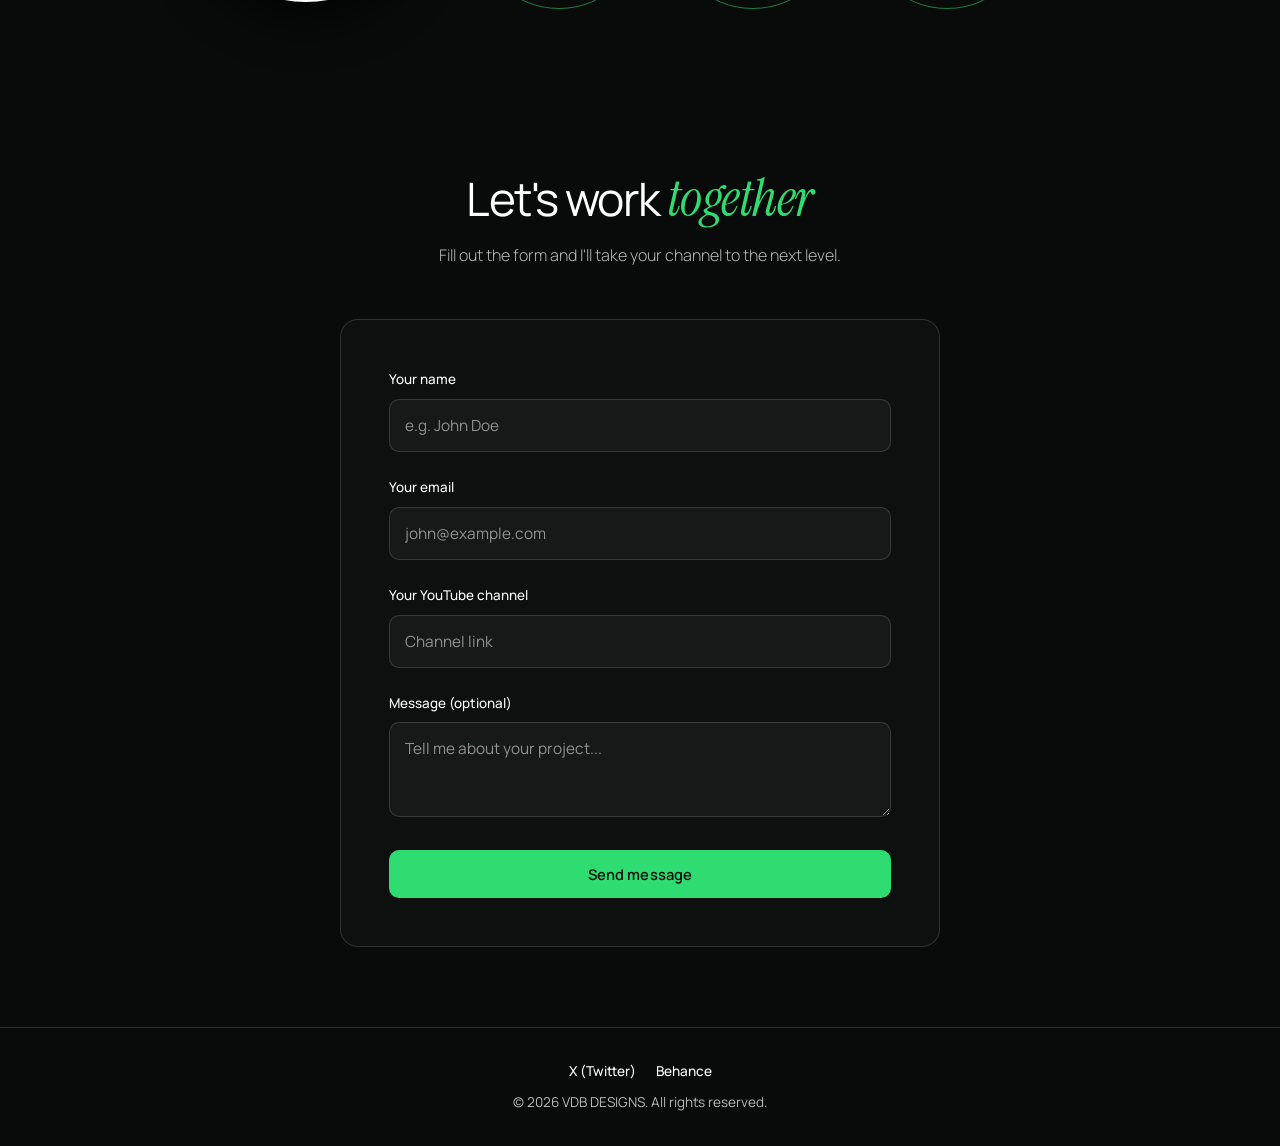
==== commit 6793de3e: "Add files via upload" ====
--- a/en.html
+++ b/en.html
@@ -2,6 +2,14 @@
 <html lang="en">
 <head>
     <meta charset="UTF-8">
+    <!-- Google Analytics -->
+    <script async src="https://www.googletagmanager.com/gtag/js?id=G-KF7Y7NXQGG"></script>
+    <script>
+        window.dataLayer = window.dataLayer || [];
+        function gtag(){dataLayer.push(arguments);}
+        gtag('js', new Date());
+        gtag('config', 'G-KF7Y7NXQGG');
+    </script>
     <meta name="viewport" content="width=device-width, initial-scale=1.0">
     <title>VDB DESIGNS | Thumbnail Maker</title>
 
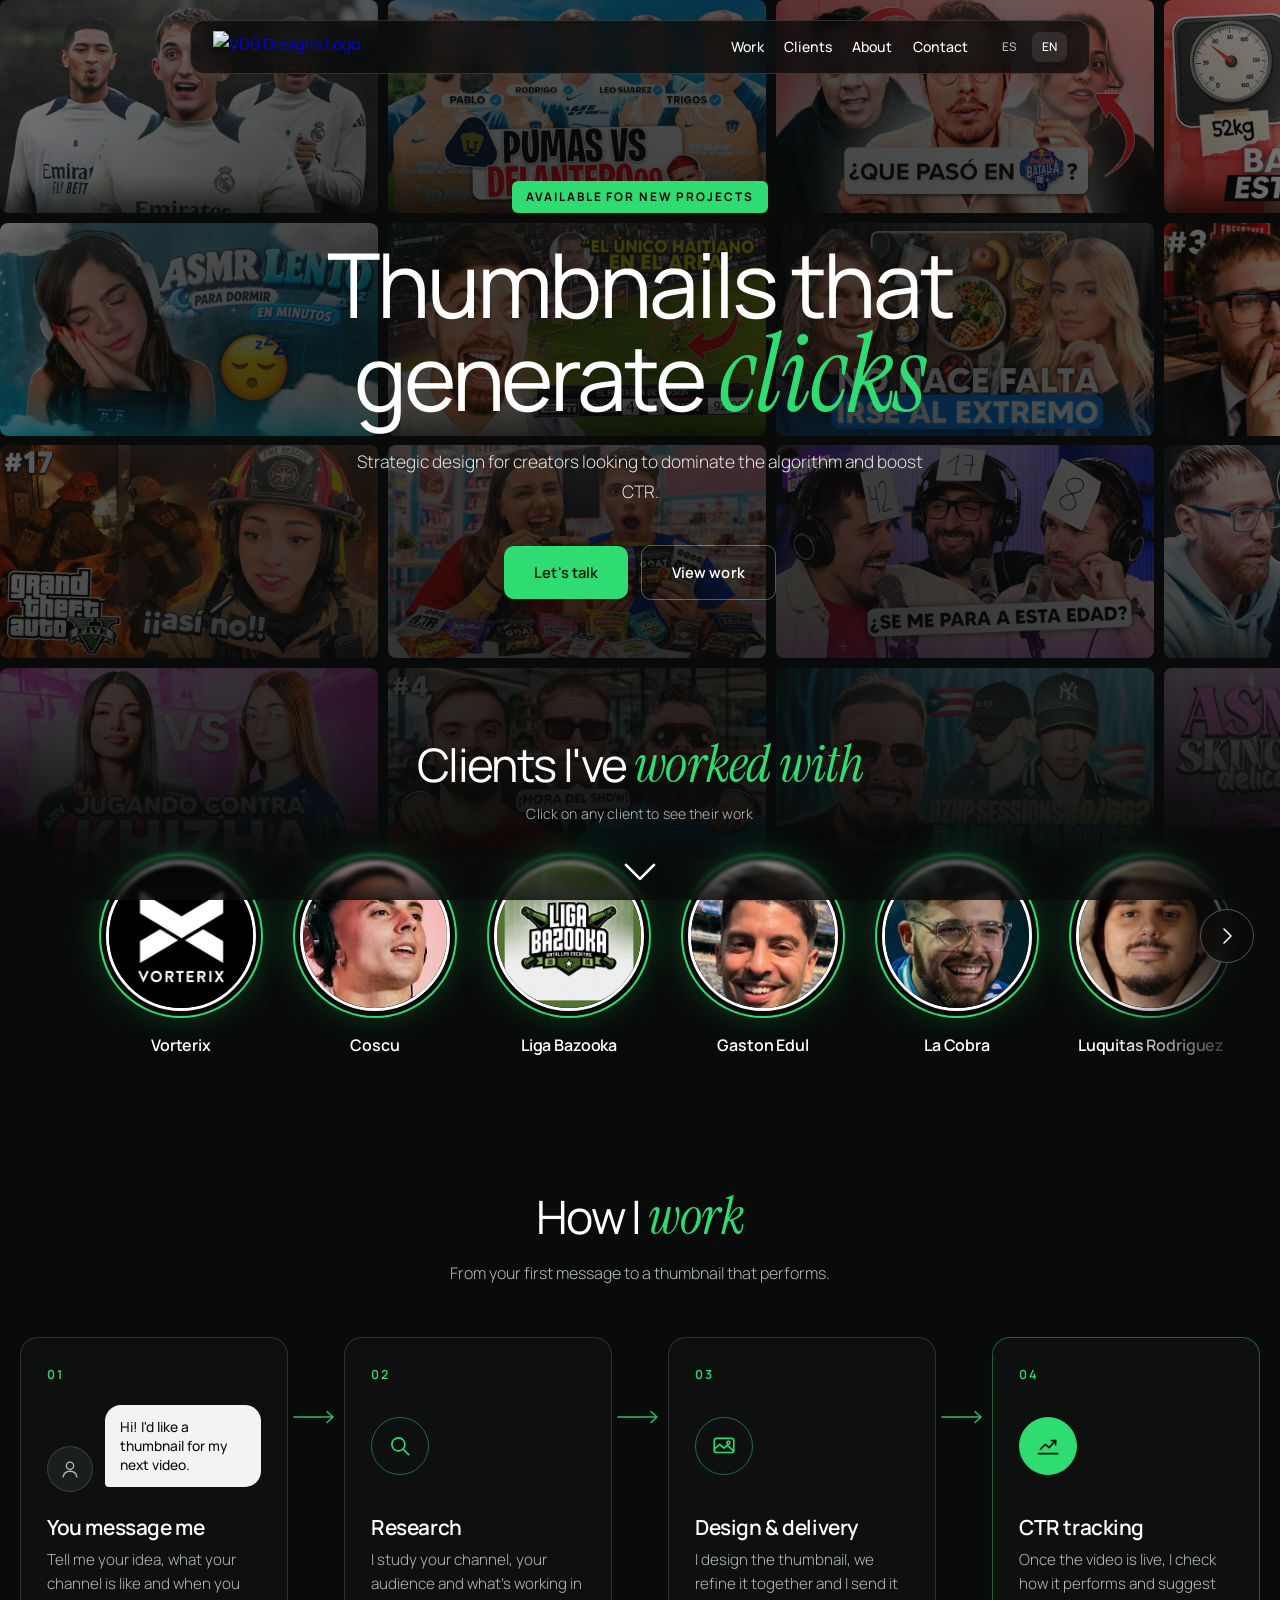
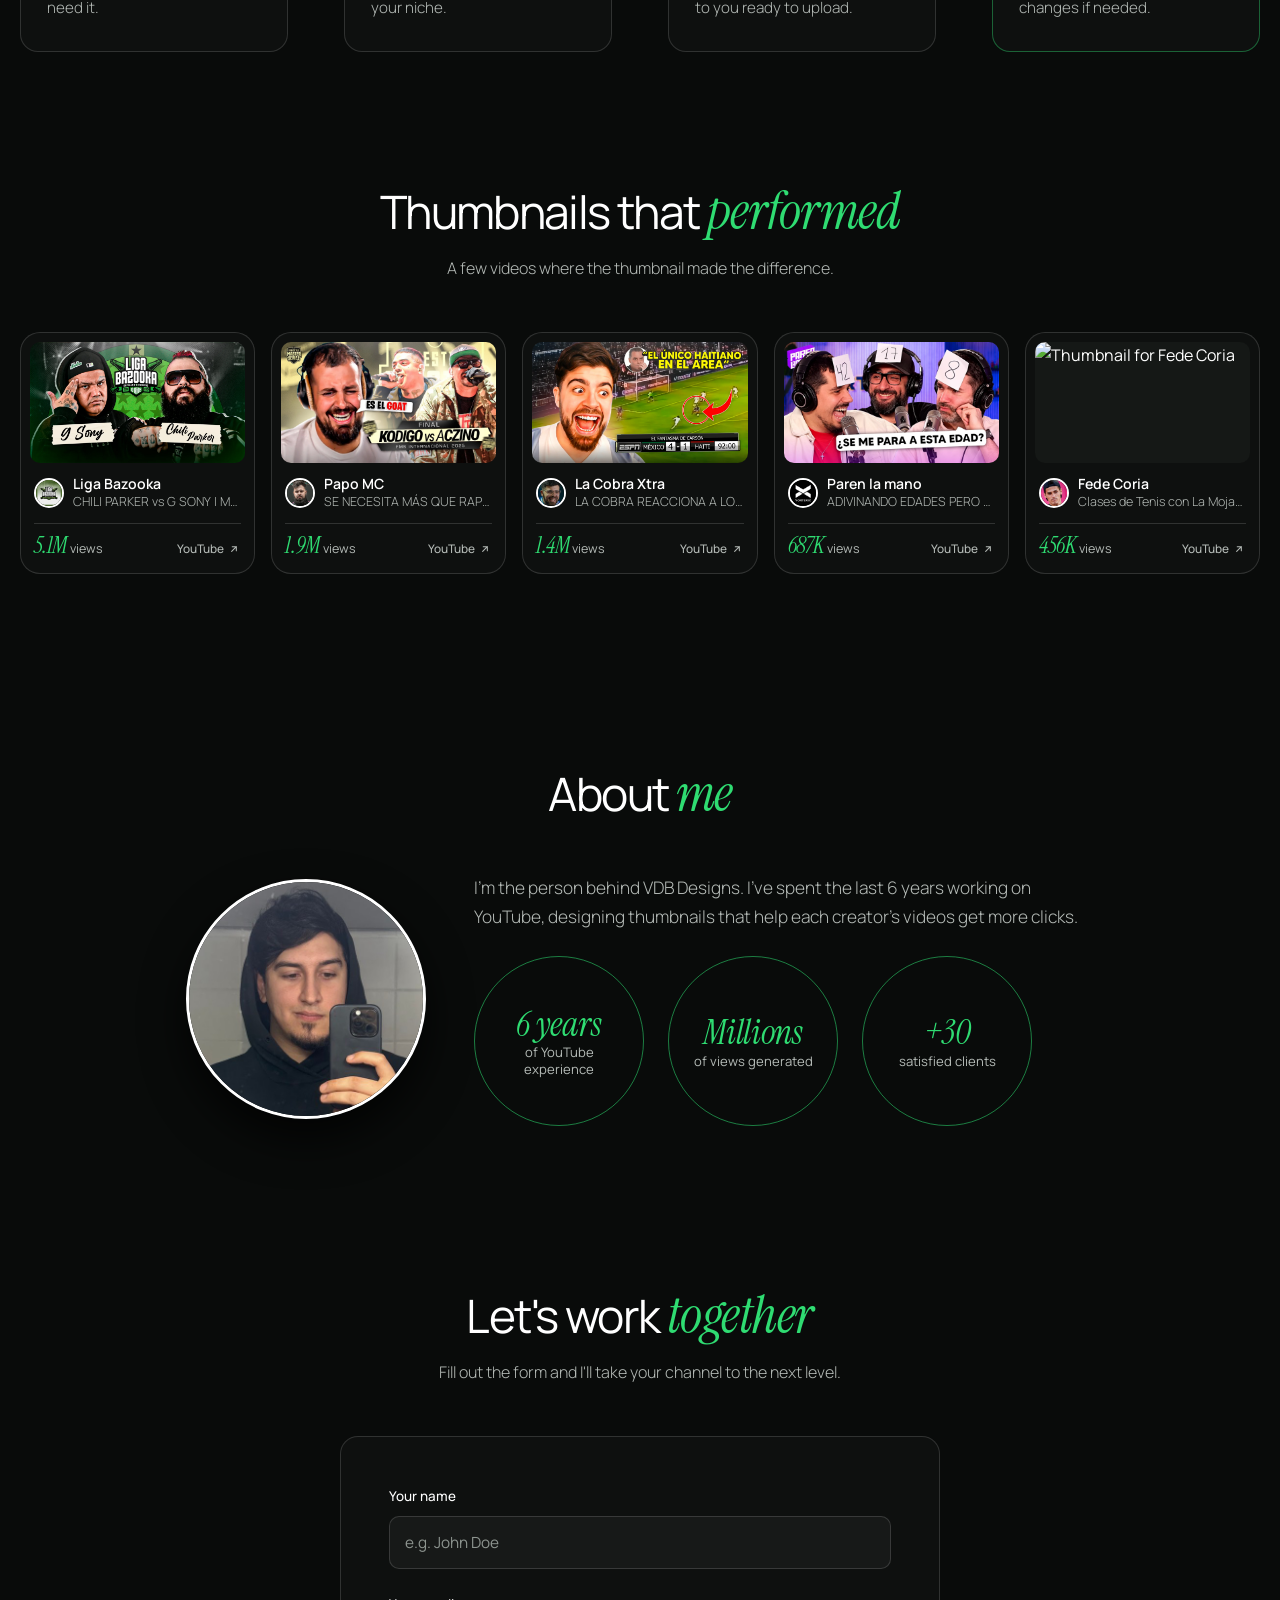
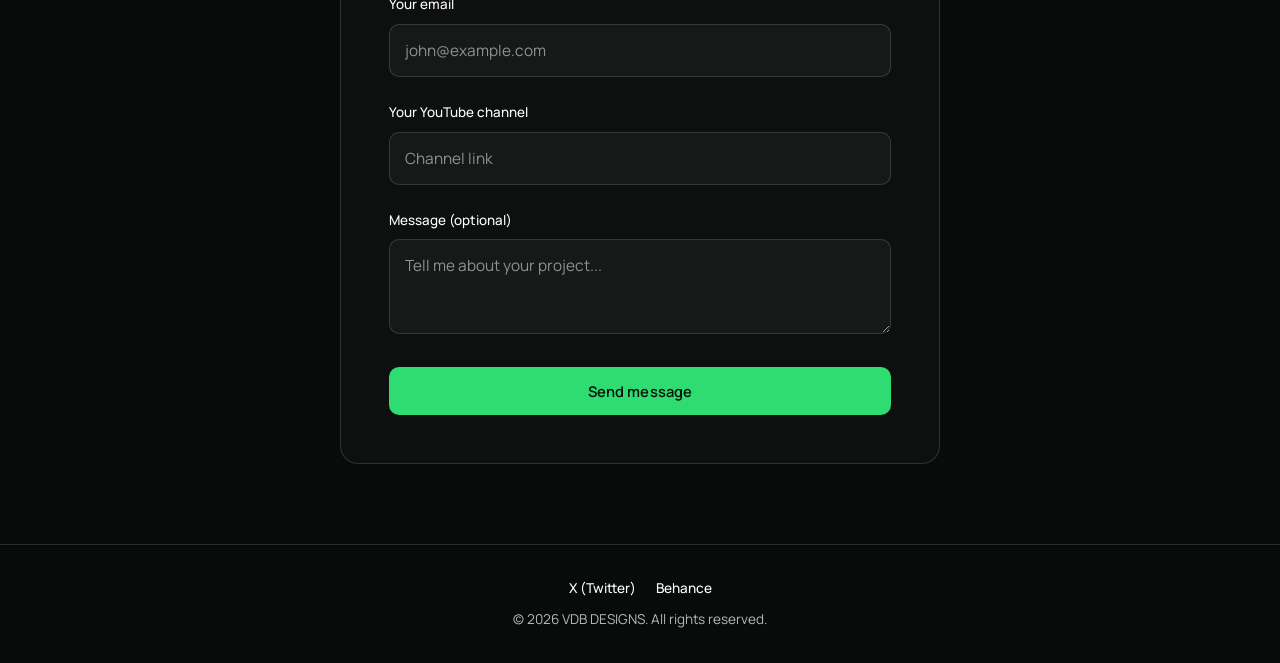
==== commit 004d6184: "Add files via upload" ====
--- a/en.html
+++ b/en.html
@@ -64,6 +64,56 @@
         </div>
     </section>
 
+    <section id="process">
+        <div class="section-header">
+            <h2>How I <em>work</em></h2>
+            <p>From your first message to a thumbnail that performs.</p>
+        </div>
+        <ol class="proceso">
+            <li class="paso paso-mensaje">
+                <span class="paso-numero">01</span>
+                <div class="paso-visual">
+                    <span class="mensaje-avatar" aria-hidden="true"><svg viewBox="0 0 24 24"><circle cx="12" cy="8.5" r="4"/><path d="M4.5 20.5c.8-3.9 3.8-6 7.5-6s6.7 2.1 7.5 6"/></svg></span>
+                    <p class="mensaje-burbuja">Hi! I'd like a thumbnail for my next video.</p>
+                </div>
+                <h3>You message me</h3>
+                <p>Tell me your idea, what your channel is like and when you need it.</p>
+            </li>
+            <li class="paso">
+                <span class="paso-numero">02</span>
+                <div class="paso-visual">
+                    <span class="paso-icono" aria-hidden="true"><svg viewBox="0 0 24 24"><circle cx="10.5" cy="10.5" r="6"/><path d="M15 15l5 5"/></svg></span>
+                </div>
+                <h3>Research</h3>
+                <p>I study your channel, your audience and what's working in your niche.</p>
+            </li>
+            <li class="paso">
+                <span class="paso-numero">03</span>
+                <div class="paso-visual">
+                    <span class="paso-icono" aria-hidden="true"><svg viewBox="0 0 24 24"><rect x="3" y="5" width="18" height="13" rx="2"/><path d="M3 15l5-4.5 4 3.5 3-2.5 6 5"/><circle cx="16" cy="9" r="1.4"/></svg></span>
+                </div>
+                <h3>Design &amp; delivery</h3>
+                <p>I design the thumbnail, we refine it together and I send it to you ready to upload.</p>
+            </li>
+            <li class="paso paso-final">
+                <span class="paso-numero">04</span>
+                <div class="paso-visual">
+                    <span class="paso-icono" aria-hidden="true"><svg viewBox="0 0 24 24"><path d="M3 19h18"/><path d="M5 15l4.5-4.5 3.5 3 6-6.5"/><path d="M15 7h4v4"/></svg></span>
+                </div>
+                <h3>CTR tracking</h3>
+                <p>Once the video is live, I check how it performs and suggest changes if needed.</p>
+            </li>
+        </ol>
+    </section>
+
+    <section id="highlights" hidden>
+        <div class="section-header">
+            <h2>Thumbnails that <em>performed</em></h2>
+            <p>A few videos where the thumbnail made the difference.</p>
+        </div>
+        <div class="destacados" id="destacados-grid"></div>
+    </section>
+
     <section id="about">
         <div class="section-header">
             <h2>About <em>me</em></h2>
--- a/tema.css
+++ b/tema.css
@@ -443,3 +443,190 @@
     .visor-ayuda { display: none; }
     .logro strong { font-size: 1.9rem; }
 }
+
+/* --- Cómo trabajo: cuatro pasos en fila, unidos por flechas --- */
+#proceso, #process { padding-top: 20px; padding-bottom: 110px; scroll-margin-top: 90px; }
+.proceso {
+    list-style: none;
+    display: grid;
+    grid-template-columns: repeat(4, minmax(0, 1fr));
+    gap: 56px;
+    max-width: 1240px;
+    margin: 0 auto;
+}
+.paso {
+    --flecha: url("data:image/svg+xml,%3Csvg xmlns='http://www.w3.org/2000/svg' viewBox='0 0 44 14'%3E%3Cpath d='M1 7h39M34 1.5L40 7l-6 5.5' fill='none' stroke='%23000' stroke-width='1.6' stroke-linecap='round' stroke-linejoin='round'/%3E%3C/svg%3E");
+    position: relative;
+    display: flex;
+    flex-direction: column;
+    padding: 26px 26px 30px;
+    background: rgba(255, 255, 255, 0.025);
+    border: 1px solid var(--linea);
+    border-radius: 18px;
+    text-align: left;
+}
+/* Flecha que lleva al paso siguiente */
+.paso:not(:last-child)::after {
+    content: '';
+    position: absolute;
+    top: 72px;
+    right: -50px;
+    width: 44px;
+    height: 14px;
+    background: var(--verde);
+    -webkit-mask: var(--flecha) center / contain no-repeat;
+    mask: var(--flecha) center / contain no-repeat;
+    opacity: 0.85;
+}
+.paso-numero {
+    display: block;
+    margin-bottom: 14px;
+    font-size: 0.78rem;
+    font-weight: 600;
+    letter-spacing: 0.14em;
+    color: var(--verde);
+}
+.paso-visual {
+    display: flex;
+    align-items: center;
+    gap: 12px;
+    min-height: 92px;
+    margin-bottom: 22px;
+}
+.paso-icono, .mensaje-avatar {
+    flex: none;
+    display: flex;
+    align-items: center;
+    justify-content: center;
+    width: 58px;
+    height: 58px;
+    border-radius: 50%;
+    border: 1px solid rgba(47, 220, 114, 0.45);
+    color: var(--verde);
+}
+.paso-icono svg, .mensaje-avatar svg { width: 26px; height: 26px; fill: none; stroke: currentColor; stroke-width: 1.5; stroke-linecap: round; stroke-linejoin: round; }
+/* El primer paso es el mensaje del cliente: avatar genérico y globo de chat */
+.mensaje-avatar { width: 46px; height: 46px; align-self: flex-end; border-color: var(--linea); background: #1a1e1c; color: var(--texto-suave); }
+.mensaje-avatar svg { width: 22px; height: 22px; }
+.mensaje-burbuja {
+    margin: 0;
+    padding: 12px 15px;
+    background: #f2f4f3;
+    color: #0c0f0d;
+    border-radius: 16px 16px 16px 4px;
+    font-size: 0.86rem;
+    font-weight: 500;
+    line-height: 1.4;
+}
+/* El último paso, el seguimiento, lleva el ícono lleno */
+.paso-final { border-color: rgba(47, 220, 114, 0.4); }
+.paso-final .paso-icono { background: var(--verde); border-color: var(--verde); color: #06140c; }
+.paso h3 { font-size: 1.3rem; font-weight: 600; letter-spacing: -0.02em; line-height: 1.25; margin-bottom: 8px; color: var(--blanco); }
+.paso > p { margin: 0; font-size: 0.95rem; font-weight: 300; line-height: 1.6; color: var(--texto-suave); }
+
+/* Aparición de a un paso cuando la sección entra en pantalla */
+.proceso.animar .paso { opacity: 0; transform: translateY(18px); transition: opacity 0.6s ease, transform 0.6s ease; }
+.proceso.animar .paso::after { opacity: 0; transform: translateX(-10px); transition: opacity 0.5s ease, transform 0.5s ease; }
+.proceso.animar.visible .paso { opacity: 1; transform: none; }
+.proceso.animar.visible .paso::after { opacity: 0.85; transform: none; }
+.proceso.animar .paso:nth-child(2), .proceso.animar .paso:nth-child(1)::after { transition-delay: 0.15s; }
+.proceso.animar .paso:nth-child(3), .proceso.animar .paso:nth-child(2)::after { transition-delay: 0.3s; }
+.proceso.animar .paso:nth-child(4), .proceso.animar .paso:nth-child(3)::after { transition-delay: 0.45s; }
+
+/* En pantallas angostas los pasos van uno debajo del otro y la flecha apunta hacia abajo */
+@media (max-width: 1000px) {
+    .proceso { grid-template-columns: 1fr; gap: 50px; max-width: 520px; }
+    .paso:not(:last-child)::after { top: auto; bottom: -32px; right: auto; left: 50%; margin-left: -22px; transform: rotate(90deg); }
+    .proceso.animar .paso::after { transform: rotate(90deg) translateX(-10px); }
+    .proceso.animar.visible .paso::after { transform: rotate(90deg); }
+    .paso-visual { min-height: 0; }
+}
+@media (max-width: 768px) {
+    #proceso, #process { padding-bottom: 70px; scroll-margin-top: 20px; }
+}
+/* --- Miniaturas destacadas: tarjetas redondeadas con la miniatura, el canal y las visitas --- */
+#destacados, #highlights { padding-top: 20px; padding-bottom: 110px; scroll-margin-top: 90px; }
+/* Una sola fila: las cinco una al lado de la otra */
+.destacados {
+    display: grid;
+    grid-auto-flow: column;
+    grid-auto-columns: minmax(0, 1fr);
+    gap: 16px;
+    max-width: 1240px;
+    margin: 0 auto;
+}
+.destacado {
+    display: flex;
+    flex-direction: column;
+    padding: 9px 9px 14px;
+    background: rgba(255, 255, 255, 0.025);
+    border: 1px solid var(--linea);
+    border-radius: 20px;
+    color: var(--blanco);
+    text-decoration: none;
+    transition: transform 0.25s ease, border-color 0.25s ease, background 0.25s ease;
+}
+.destacado:hover, .destacado:focus-visible { transform: translateY(-4px); border-color: rgba(47, 220, 114, 0.5); background: rgba(255, 255, 255, 0.04); outline: none; }
+.destacado-imagen { position: relative; overflow: hidden; border-radius: 10px; aspect-ratio: 16 / 9; background: #151816; }
+.destacado-imagen img { display: block; width: 100%; height: 100%; object-fit: cover; transition: transform 0.4s ease; }
+.destacado:hover .destacado-imagen img { transform: scale(1.04); }
+.destacado-play {
+    position: absolute;
+    left: 50%;
+    top: 50%;
+    display: flex;
+    align-items: center;
+    justify-content: center;
+    width: 44px;
+    height: 44px;
+    margin: -22px 0 0 -22px;
+    border-radius: 50%;
+    background: rgba(9, 11, 10, 0.72);
+    -webkit-backdrop-filter: blur(4px);
+    backdrop-filter: blur(4px);
+    color: var(--blanco);
+    opacity: 0;
+    transform: scale(0.85);
+    transition: opacity 0.25s ease, transform 0.25s ease;
+}
+.destacado-play svg { width: 18px; height: 18px; margin-left: 2px; fill: currentColor; }
+.destacado:hover .destacado-play, .destacado:focus-visible .destacado-play { opacity: 1; transform: none; }
+.destacado-info { display: flex; align-items: center; gap: 9px; margin: 12px 4px 0; }
+.destacado-avatar { flex: none; width: 30px; height: 30px; border-radius: 50%; object-fit: cover; border: 2px solid var(--blanco); }
+.destacado-textos { display: flex; flex-direction: column; min-width: 0; }
+.destacado-cliente { font-weight: 600; font-size: 0.88rem; line-height: 1.3; overflow: hidden; text-overflow: ellipsis; white-space: nowrap; }
+.destacado-titulo { font-size: 0.78rem; font-weight: 300; line-height: 1.4; color: var(--texto-suave); overflow: hidden; text-overflow: ellipsis; white-space: nowrap; }
+.destacado-pie {
+    display: flex;
+    align-items: baseline;
+    justify-content: space-between;
+    gap: 8px;
+    margin: 12px 4px 0;
+    padding-top: 10px;
+    border-top: 1px solid var(--linea);
+}
+.destacado-visitas { font-size: 0.78rem; color: var(--texto-suave); white-space: nowrap; }
+.destacado-visitas strong { font-family: var(--serif); font-style: italic; font-weight: 400; font-size: 1.45rem; line-height: 1; letter-spacing: -0.01em; color: var(--verde); }
+.destacado-link { display: inline-flex; align-items: center; gap: 3px; white-space: nowrap; font-size: 0.74rem; font-weight: 500; color: var(--texto-suave); transition: color 0.2s ease; }
+.destacado-link svg { width: 14px; height: 14px; fill: none; stroke: currentColor; stroke-width: 1.8; stroke-linecap: round; stroke-linejoin: round; }
+.destacado:hover .destacado-link { color: var(--verde); }
+
+/* Si no entran las cinco, la fila se desliza de costado (con el dedo o el trackpad) */
+@media (max-width: 1100px) {
+    .destacados {
+        grid-auto-columns: 250px;
+        overflow-x: auto;
+        scroll-snap-type: x mandatory;
+        scrollbar-width: none;
+        margin: 0 -20px;
+        padding: 6px 20px 10px;
+        scroll-padding: 0 20px;
+    }
+    .destacados::-webkit-scrollbar { display: none; }
+    .destacado { scroll-snap-align: start; }
+}
+@media (max-width: 768px) {
+    #destacados, #highlights { padding-bottom: 70px; scroll-margin-top: 20px; }
+    .destacados { grid-auto-columns: 78%; }
+    .destacado-play { opacity: 1; transform: none; }
+}
